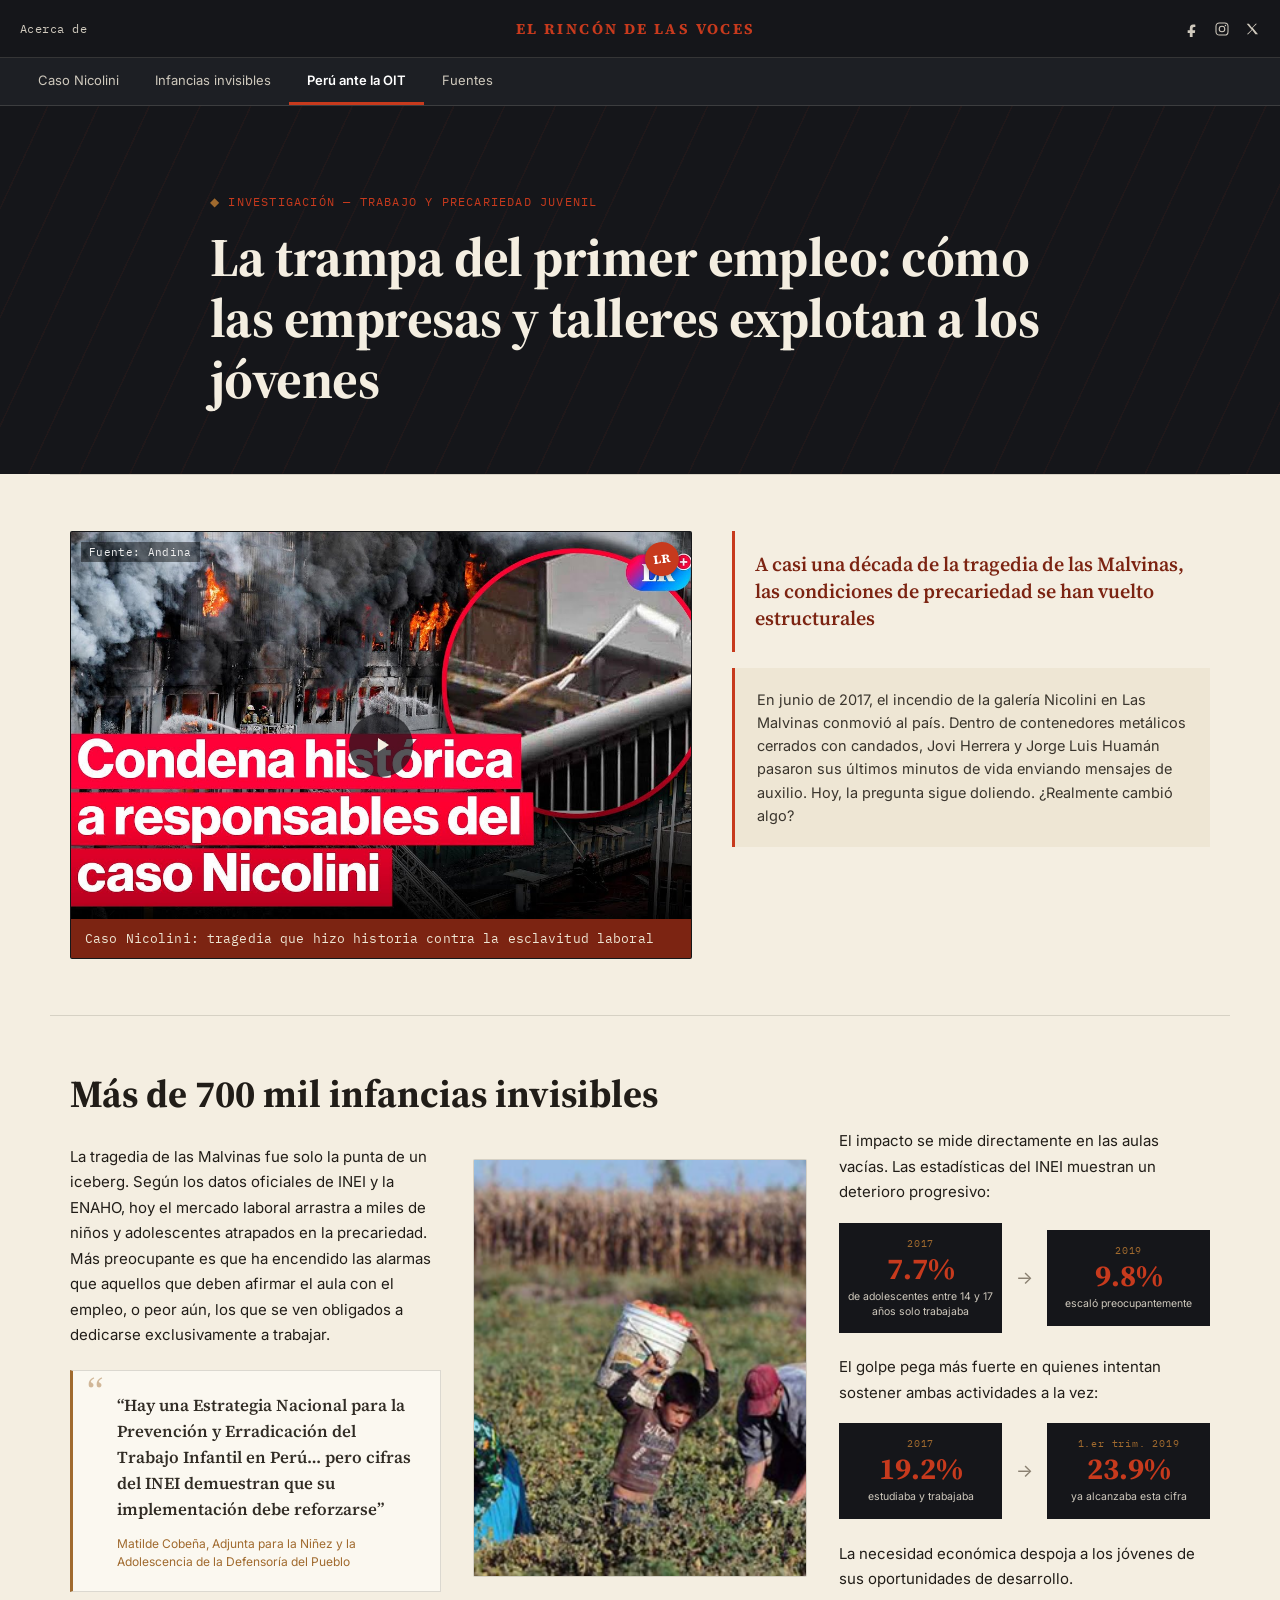
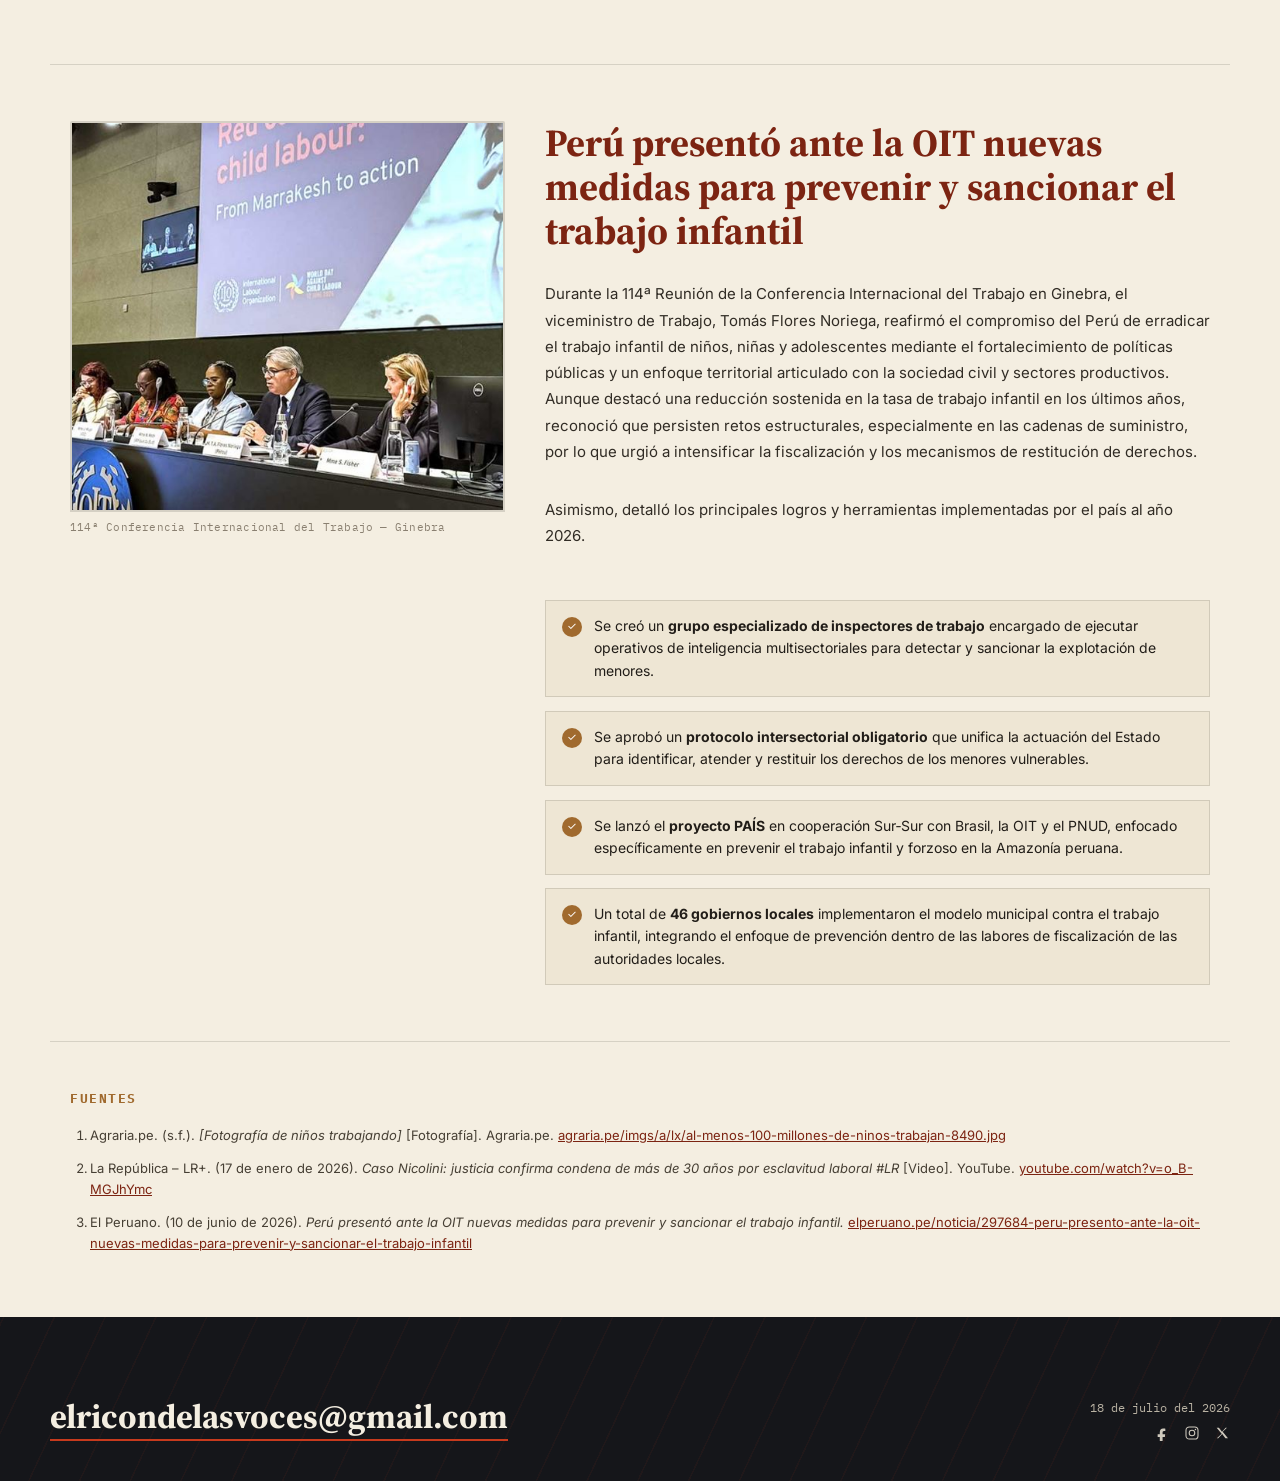
==== index.html @ 8b888c70 "Add files via upload" ====
<!DOCTYPE html>
<html lang="es">
<head>
<meta charset="UTF-8">
<meta name="viewport" content="width=device-width, initial-scale=1.0">
<title>El Rincón de las Voces — La trampa del primer empleo</title>
<link rel="preconnect" href="https://fonts.googleapis.com">
<link rel="preconnect" href="https://fonts.gstatic.com" crossorigin>
<link href="https://fonts.googleapis.com/css2?family=Source+Serif+4:opsz,wght@8..60,400;8..60,600;8..60,700;8..60,900&family=Inter:wght@400;500;600;700&family=IBM+Plex+Mono:wght@400;500;600&display=swap" rel="stylesheet">
<link rel="stylesheet" href="styles.css">
</head>
<body>

<!-- ============ CABECERA ============ -->
<header class="masthead">
  <a class="masthead__link" href="#acerca">Acerca de</a>
  <h1 class="masthead__name">El Rincón de las Voces</h1>
  <div class="masthead__social">
    <a href="#" aria-label="Facebook">
      <svg viewBox="0 0 24 24"><path d="M14 9h3V5.6c-.5-.07-2.2-.22-3.3-.22-3.3 0-5 2-5 5.7V14H5.5v4h3.2v8h4.2v-8h3.4l.5-4h-3.9v-2.5c0-1.2.3-2 2.1-2z"/></svg>
    </a>
    <a href="#" aria-label="Instagram">
      <svg viewBox="0 0 24 24"><rect x="3" y="3" width="18" height="18" rx="5" fill="none" stroke="currentColor" stroke-width="1.6"/><circle cx="12" cy="12" r="4.2" fill="none" stroke="currentColor" stroke-width="1.6"/><circle cx="17.2" cy="6.8" r="1.1"/></svg>
    </a>
    <a href="#" aria-label="Twitter / X">
      <svg viewBox="0 0 24 24"><path d="M4 4l7.5 9.3L4.3 20h2l6-6.6 4.8 6.6H21l-8-9.9L19.4 4h-2L12 10 7.4 4z"/></svg>
    </a>
  </div>
</header>

<!-- ============ RIEL DE EXPEDIENTES (nav pegajosa / signature element) ============ -->
<nav class="dossier-rail" aria-label="Índice de la investigación">
  <ol>
    <li><a href="#exp-01" class="rail__tab" data-tab>Caso Nicolini</a></li>
    <li><a href="#exp-02" class="rail__tab" data-tab>Infancias invisibles</a></li>
    <li><a href="#exp-03" class="rail__tab" data-tab>Perú ante la OIT</a></li>
    <li><a href="#fuentes" class="rail__tab" data-tab>Fuentes</a></li>
  </ol>
</nav>

<main>

  <!-- ============ TÍTULO / HERO ============ -->
  <section class="hero" id="acerca">
    <div class="hero__inner">
      <p class="hero__eyebrow">Investigación — trabajo y precariedad juvenil</p>
      <h2 class="hero__title">La trampa del primer empleo: cómo las empresas y talleres explotan a los jóvenes</h2>
    </div>
  </section>

  <!-- ============ EXPEDIENTE 01: CASO NICOLINI ============ -->
  <section class="case" id="exp-01">
    <div class="case__media reveal-left">
      <figure class="evidence-frame" data-video-frame>
        <img src="media/hero-nicolini.jpg" alt="Vista aérea de la galería Nicolini en Las Malvinas" class="evidence-frame__img" data-fallback-label="media/hero-nicolini.jpg">
        <span class="evidence-frame__source">Fuente: Andina</span>
        <span class="evidence-frame__badge">LR</span>

        <button class="evidence-frame__play" type="button" data-play-video aria-label="Reproducir video del caso Nicolini">
          <svg viewBox="0 0 24 24"><path d="M8 5v14l11-7z"/></svg>
        </button>

        <video class="evidence-frame__video" data-video controls preload="none"
               poster="media/hero-nicolini.jpg">
          <source src="media/video-nicolini.mp4" type="video/mp4">
          Tu navegador no soporta la reproducción de video.
        </video>

        <figcaption class="evidence-frame__caption">Caso Nicolini: tragedia que hizo historia contra la esclavitud laboral</figcaption>
      </figure>
    </div>

    <div class="case__notes reveal-right">
      <blockquote class="stamp-note stamp-note--lead">
        A casi una década de la tragedia de las Malvinas, las condiciones de precariedad se han vuelto estructurales
      </blockquote>
      <div class="stamp-note">
        <p>En junio de 2017, el incendio de la galería Nicolini en Las Malvinas conmovió al país. Dentro de contenedores metálicos cerrados con candados, Jovi Herrera y Jorge Luis Huamán pasaron sus últimos minutos de vida enviando mensajes de auxilio. Hoy, la pregunta sigue doliendo. ¿Realmente cambió algo?</p>
      </div>
    </div>
  </section>

  <!-- ============ EXPEDIENTE 02: INFANCIAS INVISIBLES ============ -->
  <section class="case case--stacked" id="exp-02">
    <h3 class="case__title reveal">Más de 700 mil infancias invisibles</h3>

    <div class="case__columns">
      <div class="case__col reveal-left">
        <p>La tragedia de las Malvinas fue solo la punta de un iceberg. Según los datos oficiales de INEI y la ENAHO, hoy el mercado laboral arrastra a miles de niños y adolescentes atrapados en la precariedad. Más preocupante es que ha encendido las alarmas que aquellos que deben afirmar el aula con el empleo, o peor aún, los que se ven obligados a dedicarse exclusivamente a trabajar.</p>

        <blockquote class="marginalia">
          <p>“Hay una Estrategia Nacional para la Prevención y Erradicación del Trabajo Infantil en Perú… pero cifras del INEI demuestran que su implementación debe reforzarse”</p>
          <cite>Matilde Cobeña, Adjunta para la Niñez y la Adolescencia de la Defensoría del Pueblo</cite>
        </blockquote>
      </div>

      <figure class="case__figure reveal-scale">
        <img src="media/infancias-invisibles.jpg" alt="Adolescentes trabajando en labores agrícolas" data-fallback-label="media/infancias-invisibles.jpg">
      </figure>

      <div class="case__col reveal-right">
        <p>El impacto se mide directamente en las aulas vacías. Las estadísticas del INEI muestran un deterioro progresivo:</p>

        <div class="stat-pair reveal">
          <div class="stat" data-stat="7.7" data-suffix="%">
            <span class="stat__from">2017</span>
            <span class="stat__num">0%</span>
            <span class="stat__label">de adolescentes entre 14 y 17 años solo trabajaba</span>
          </div>
          <span class="stat-pair__arrow">→</span>
          <div class="stat" data-stat="9.8" data-suffix="%">
            <span class="stat__from">2019</span>
            <span class="stat__num">0%</span>
            <span class="stat__label">escaló preocupantemente</span>
          </div>
        </div>

        <p>El golpe pega más fuerte en quienes intentan sostener ambas actividades a la vez:</p>

        <div class="stat-pair reveal">
          <div class="stat" data-stat="19.2" data-suffix="%">
            <span class="stat__from">2017</span>
            <span class="stat__num">0%</span>
            <span class="stat__label">estudiaba y trabajaba</span>
          </div>
          <span class="stat-pair__arrow">→</span>
          <div class="stat" data-stat="23.9" data-suffix="%">
            <span class="stat__from">1.er trim. 2019</span>
            <span class="stat__num">0%</span>
            <span class="stat__label">ya alcanzaba esta cifra</span>
          </div>
        </div>

        <p>La necesidad económica despoja a los jóvenes de sus oportunidades de desarrollo.</p>
      </div>
    </div>
  </section>

  <!-- ============ EXPEDIENTE 03: OIT ============ -->
  <section class="case case--reverse" id="exp-03">
    <figure class="case__figure case__figure--tall reveal-left">
      <span class="case__figure-frame">
        <img src="media/oit-conferencia.jpg" alt="Conferencia Internacional del Trabajo en Ginebra sobre trabajo infantil" data-fallback-label="media/oit-conferencia.jpg">
      </span>
      <figcaption class="case__figure-caption">114ª Conferencia Internacional del Trabajo — Ginebra</figcaption>
    </figure>

    <div class="case__notes case__notes--wide reveal-right">
      <h3 class="case__title case__title--accent">Perú presentó ante la OIT nuevas medidas para prevenir y sancionar el trabajo infantil</h3>

      <p>Durante la 114ª Reunión de la Conferencia Internacional del Trabajo en Ginebra, el viceministro de Trabajo, Tomás Flores Noriega, reafirmó el compromiso del Perú de erradicar el trabajo infantil de niños, niñas y adolescentes mediante el fortalecimiento de políticas públicas y un enfoque territorial articulado con la sociedad civil y sectores productivos. Aunque destacó una reducción sostenida en la tasa de trabajo infantil en los últimos años, reconoció que persisten retos estructurales, especialmente en las cadenas de suministro, por lo que urgió a intensificar la fiscalización y los mecanismos de restitución de derechos.</p>

      <p>Asimismo, detalló los principales logros y herramientas implementadas por el país al año 2026.</p>

      <ul class="ledger">
        <li class="reveal"><span class="ledger__mark" aria-hidden="true">✓</span><span class="ledger__text">Se creó un <strong>grupo especializado de inspectores de trabajo</strong> encargado de ejecutar operativos de inteligencia multisectoriales para detectar y sancionar la explotación de menores.</span></li>
        <li class="reveal"><span class="ledger__mark" aria-hidden="true">✓</span><span class="ledger__text">Se aprobó un <strong>protocolo intersectorial obligatorio</strong> que unifica la actuación del Estado para identificar, atender y restituir los derechos de los menores vulnerables.</span></li>
        <li class="reveal"><span class="ledger__mark" aria-hidden="true">✓</span><span class="ledger__text">Se lanzó el <strong>proyecto PAÍS</strong> en cooperación Sur‑Sur con Brasil, la OIT y el PNUD, enfocado específicamente en prevenir el trabajo infantil y forzoso en la Amazonía peruana.</span></li>
        <li class="reveal"><span class="ledger__mark" aria-hidden="true">✓</span><span class="ledger__text">Un total de <strong>46 gobiernos locales</strong> implementaron el modelo municipal contra el trabajo infantil, integrando el enfoque de prevención dentro de las labores de fiscalización de las autoridades locales.</span></li>
      </ul>
    </div>
  </section>

  <!-- ============ FUENTES ============ -->
  <section class="sources" id="fuentes">
    <h3 class="sources__title">Fuentes</h3>
    <ol class="sources__list">
      <li>Agraria.pe. (s.f.). <em>[Fotografía de niños trabajando]</em> [Fotografía]. Agraria.pe. <a href="https://agraria.pe/imgs/a/lx/al-menos-100-millones-de-ninos-trabajan-8490.jpg">agraria.pe/imgs/a/lx/al-menos-100-millones-de-ninos-trabajan-8490.jpg</a></li>
      <li>La República – LR+. (17 de enero de 2026). <em>Caso Nicolini: justicia confirma condena de más de 30 años por esclavitud laboral #LR</em> [Video]. YouTube. <a href="https://www.youtube.com/watch?v=o_B-MGJhYmc">youtube.com/watch?v=o_B-MGJhYmc</a></li>
      <li>El Peruano. (10 de junio de 2026). <em>Perú presentó ante la OIT nuevas medidas para prevenir y sancionar el trabajo infantil.</em> <a href="https://elperuano.pe/noticia/297684-peru-presento-ante-la-oit-nuevas-medidas-para-prevenir-y-sancionar-el-trabajo-infantil">elperuano.pe/noticia/297684-peru-presento-ante-la-oit-nuevas-medidas-para-prevenir-y-sancionar-el-trabajo-infantil</a></li>
    </ol>
  </section>

</main>

<!-- ============ PIE ============ -->
<footer class="colophon">
  <svg class="colophon__wave" viewBox="0 0 1200 60" preserveAspectRatio="none" aria-hidden="true">
    <path d="M0,30 C 200,60 400,0 600,30 C 800,60 1000,0 1200,30 L1200,60 L0,60 Z"/>
  </svg>
  <div class="colophon__inner">
    <a class="colophon__mail" href="mailto:elricondelasvoces@gmail.com">elricondelasvoces@gmail.com</a>
    <div class="colophon__meta">
      <span class="colophon__date">18 de julio del 2026</span>
      <div class="colophon__social">
        <a href="#" aria-label="Facebook"><svg viewBox="0 0 24 24"><path d="M14 9h3V5.6c-.5-.07-2.2-.22-3.3-.22-3.3 0-5 2-5 5.7V14H5.5v4h3.2v8h4.2v-8h3.4l.5-4h-3.9v-2.5c0-1.2.3-2 2.1-2z"/></svg></a>
        <a href="#" aria-label="Instagram"><svg viewBox="0 0 24 24"><rect x="3" y="3" width="18" height="18" rx="5" fill="none" stroke="currentColor" stroke-width="1.6"/><circle cx="12" cy="12" r="4.2" fill="none" stroke="currentColor" stroke-width="1.6"/><circle cx="17.2" cy="6.8" r="1.1"/></svg></a>
        <a href="#" aria-label="Twitter / X"><svg viewBox="0 0 24 24"><path d="M4 4l7.5 9.3L4.3 20h2l6-6.6 4.8 6.6H21l-8-9.9L19.4 4h-2L12 10 7.4 4z"/></svg></a>
      </div>
    </div>
  </div>
</footer>

<script src="script.js"></script>
</body>
</html>
---- styles.css ----
/* ==========================================================================
   EL RINCÓN DE LAS VOCES — sistema de diseño "expediente"
   Tokens
   -------------------------------------------------------------------------
   --cover   fondo tipo carátula de expediente (casi negro, cálido)
   --paper   páginas del documento (crema, no blanco puro)
   --ink     texto principal
   --stamp   rojo de sello / urgencia — usar con moderación
   --kraft   pestaña de carpeta (mostaza/tierra) — acento secundario
   --muted   pies de foto, metadatos
   ========================================================================== */

:root{
  --cover:  #15161a;
  --cover-2:#1d1f24;
  --paper:  #f4eee1;
  --paper-2:#eee6d4;
  --ink:    #211d18;
  --stamp:  #c73a1d;
  --stamp-ink: #7c2412;
  --kraft:  #a06a2e;
  --muted:  #8a8071;
  --line:   rgba(33,29,24,0.14);
  --line-dark: rgba(244,238,225,0.14);

  --serif: "Source Serif 4", Georgia, serif;
  --sans:  "Inter", system-ui, sans-serif;
  --mono:  "IBM Plex Mono", ui-monospace, monospace;

  --rail-w: 168px;
  --edge: 20px;
}

*{box-sizing:border-box;}
html{scroll-behavior:smooth;}
@media (prefers-reduced-motion: reduce){
  html{scroll-behavior:auto;}
  *, *::before, *::after{animation-duration:0.001ms !important; animation-iteration-count:1 !important; transition-duration:0.001ms !important;}
}

body{
  margin:0;
  background:var(--cover);
  color:var(--ink);
  font-family:var(--sans);
  -webkit-font-smoothing:antialiased;
}

a{color:inherit;}
img{max-width:100%; display:block;}

/* ---------------------------------------------------------------------- */
/* MASTHEAD                                                                */
/* ---------------------------------------------------------------------- */
.masthead{
  display:flex;
  align-items:center;
  justify-content:space-between;
  gap:16px;
  padding:18px var(--edge);
  background:var(--cover);
  border-bottom:1px solid var(--line-dark);
  position:sticky;
  top:0;
  z-index:40;
}
.masthead__link{
  font-family:var(--mono);
  font-size:12px;
  letter-spacing:.04em;
  color:#cfc9bd;
  text-decoration:none;
  border-bottom:1px solid transparent;
  transition:border-color .2s;
}
.masthead__link:hover{border-color:var(--stamp);}
.masthead__name{
  margin:0;
  font-family:var(--serif);
  font-weight:700;
  font-size:15px;
  letter-spacing:.16em;
  text-transform:uppercase;
  color:var(--stamp);
  text-align:center;
  flex:1;
}
.masthead__social{display:flex; gap:14px;}
.masthead__social a{color:#cfc9bd; display:flex;}
.masthead__social svg{width:16px; height:16px; fill:currentColor;}
.masthead__social a:hover{color:var(--stamp);}

/* ---------------------------------------------------------------------- */
/* RIEL DE EXPEDIENTES — elemento distintivo (pestañas de carpeta)         */
/* ---------------------------------------------------------------------- */
.dossier-rail{
  position:sticky;
  top:57px;
  z-index:30;
  background:var(--cover-2);
  border-bottom:1px solid var(--line-dark);
}
.dossier-rail ol{
  list-style:none;
  display:flex;
  margin:0;
  padding:0 var(--edge);
  overflow-x:auto;
  scrollbar-width:none;
}
.dossier-rail ol::-webkit-scrollbar{display:none;}
.rail__tab{
  display:flex;
  align-items:center;
  padding:14px 18px;
  text-decoration:none;
  font-size:13px;
  color:#cfc9bd;
  border-bottom:3px solid transparent;
  white-space:nowrap;
  transition:border-color .2s, background .2s, color .2s;
}
.rail__tab:hover{background:rgba(255,255,255,.03); color:#fff;}
.rail__tab.is-active{border-color:var(--stamp); color:#fff; font-weight:600;}

/* ---------------------------------------------------------------------- */
/* HERO                                                                    */
/* ---------------------------------------------------------------------- */
.hero{
  background:var(--cover);
  color:var(--paper);
  padding:88px 0 64px;
  position:relative;
  overflow:hidden;
}
.hero::before{
  content:"";
  position:absolute;
  inset:-60% -20%;
  background:repeating-linear-gradient(
    115deg,
    rgba(199,58,29,.06) 0px,
    rgba(199,58,29,.06) 1.5px,
    transparent 1.5px,
    transparent 46px
  );
  animation:driftGrain 16s linear infinite;
  pointer-events:none;
}
.hero__inner{
  max-width:900px;
  margin:0 auto;
  padding:0 var(--edge);
  position:relative;
  z-index:1;
}

@keyframes driftGrain{
  from{ transform:translate(0,0); }
  to{ transform:translate(46px,46px); }
}
.hero__eyebrow{
  font-family:var(--mono);
  font-size:12px;
  letter-spacing:.1em;
  text-transform:uppercase;
  color:var(--stamp);
  margin:0 0 18px;
}
.hero__eyebrow::before{content:"◆ "; color:var(--kraft);}
.hero__title{
  font-family:var(--serif);
  font-weight:700;
  font-size:clamp(2rem, 5vw, 3.4rem);
  line-height:1.12;
  margin:0;
  letter-spacing:-.01em;
}

/* ---------------------------------------------------------------------- */
/* CASE SECTIONS — páginas del expediente                                  */
/* ---------------------------------------------------------------------- */
main{background:var(--paper);}

.case{
  max-width:1180px;
  margin:0 auto;
  padding:56px var(--edge);
  display:grid;
  grid-template-columns:1.3fr 1fr;
  gap:40px;
  align-items:start;
  border-top:1px solid var(--line);
}
.case__title{
  font-family:var(--serif);
  font-weight:700;
  font-size:clamp(1.6rem, 3.4vw, 2.4rem);
  line-height:1.15;
  margin:0 0 12px;
  grid-column:1 / -1;
}
.case__title--accent{color:var(--stamp-ink);}

/* Marco "evidencia" con foto + video ------------------------------------ */
.evidence-frame{
  position:relative;
  margin:0;
  border:1px solid var(--line);
  background:var(--cover);
  overflow:hidden;
  border-radius:2px;
}
.evidence-frame__img,
.evidence-frame__video{
  width:100%;
  aspect-ratio:16/10;
  object-fit:cover;
  display:block;
  color:transparent; /* oculta el texto alternativo si la imagen no carga */
  background:var(--cover-2);
}
.evidence-frame__video{display:none; background:#000;}
.evidence-frame.is-playing .evidence-frame__img,
.evidence-frame.is-playing .evidence-frame__play,
.evidence-frame.is-playing .evidence-frame__badge,
.evidence-frame.is-playing .evidence-frame__source{display:none;}
.evidence-frame.is-playing .evidence-frame__video{display:block;}

.evidence-frame__source{
  position:absolute; left:10px; top:10px;
  font-family:var(--mono);
  font-size:11px;
  color:#eee;
  background:rgba(0,0,0,.45);
  padding:3px 8px;
  letter-spacing:.03em;
}
.evidence-frame__badge{
  position:absolute; right:12px; top:10px;
  width:34px; height:34px;
  border-radius:50%;
  background:var(--stamp);
  color:#fff;
  font-family:var(--serif);
  font-weight:700;
  font-size:12px;
  display:flex; align-items:center; justify-content:center;
  transform:rotate(-8deg);
  box-shadow:0 2px 6px rgba(0,0,0,.35);
  animation:stampPulse 2.6s ease-in-out infinite;
}
@keyframes stampPulse{
  0%,100%{ box-shadow:0 2px 6px rgba(0,0,0,.35), 0 0 0 0 rgba(199,58,29,.55); }
  50%{ box-shadow:0 2px 6px rgba(0,0,0,.35), 0 0 0 7px rgba(199,58,29,0); }
}
.evidence-frame__play{
  position:absolute; inset:0;
  margin:auto;
  width:64px; height:64px;
  border-radius:50%;
  border:none;
  background:rgba(21,22,26,.72);
  color:#f4eee1;
  display:flex; align-items:center; justify-content:center;
  cursor:pointer;
  transition:transform .18s ease, background .18s ease;
}
.evidence-frame__play svg{width:24px; height:24px; fill:currentColor; margin-left:3px;}
.evidence-frame__play:hover{transform:scale(1.08); background:var(--stamp);}
.evidence-frame__caption{
  font-family:var(--mono);
  font-size:12.5px;
  line-height:1.5;
  color:var(--paper-2);
  background:var(--stamp-ink);
  padding:10px 14px;
  letter-spacing:.01em;
}

/* Notas tipo sello / nota adhesiva --------------------------------------- */
.case__notes{display:flex; flex-direction:column; gap:16px;}
.stamp-note{
  margin:0;
  padding:20px 20px 20px 22px;
  border-left:3px solid var(--stamp);
  background:var(--paper-2);
  font-size:14.5px;
  line-height:1.6;
}
.stamp-note--lead{
  font-family:var(--serif);
  font-weight:600;
  font-size:1.25rem;
  line-height:1.35;
  font-style:normal;
  color:var(--stamp-ink);
  background:transparent;
  padding-left:20px;
}
.stamp-note p{margin:0; color:#3a352d;}

/* Placeholder de imagen (antes de subir archivo) ------------------------- */
.media-missing{
  display:flex; flex-direction:column; align-items:center; justify-content:center;
  gap:8px;
  aspect-ratio:16/10;
  background:
    repeating-linear-gradient(45deg, rgba(244,238,225,.05) 0 10px, transparent 10px 20px),
    var(--cover-2);
  border:1px dashed rgba(244,238,225,.35);
  color:#cfc9bd;
  text-align:center;
  padding:20px;
}
.media-missing svg{width:28px; height:28px; opacity:.6;}
.media-missing__label{
  font-family:var(--mono);
  font-size:12px;
  color:var(--kraft);
}
.media-missing__hint{font-size:12px; color:#918a7c; max-width:220px;}

/* ---------------------------------------------------------------------- */
/* EXPEDIENTE 02 — columnas + estadísticas                                 */
/* ---------------------------------------------------------------------- */
.case--stacked{display:block;}
.case__columns{
  display:grid;
  grid-template-columns:1fr 0.9fr 1fr;
  gap:32px;
  align-items:center; /* centra la imagen respecto a las dos columnas de texto, aunque tengan distinto alto */
}
.case__col p{font-size:15px; line-height:1.7; margin:0 0 16px;}
.case__figure{
  margin:0;
  align-self:center;
  position:sticky;
  top:96px; /* la imagen "acompaña" el scroll entre las dos columnas de texto, reforzando la simetría */
}
.case__figure img{
  border:1px solid var(--line);
  aspect-ratio:4/5;
  object-fit:cover;
  box-shadow:0 10px 26px rgba(33,29,24,.16);
}
.case__figure--tall img{aspect-ratio:3/4; object-fit:cover;}

.marginalia{
  margin:22px 0 0;
  padding:22px 24px 20px;
  border:1px solid var(--line);
  border-left:3px solid var(--kraft);
  background:#fbf8f0;
  position:relative;
}
.marginalia::before{
  content:"“";
  position:absolute;
  top:2px; left:14px;
  font-family:var(--serif);
  font-size:2.6rem;
  line-height:1;
  color:var(--kraft);
  opacity:.45;
}
.marginalia p{
  margin:0 0 12px;
  padding-left:20px;
  font-family:var(--serif);
  font-weight:600;
  font-style:normal;
  font-size:1.05rem;
  line-height:1.55;
  color:#312c25;
}
.marginalia cite{
  display:block;
  padding-left:20px;
  font-family:var(--sans);
  font-style:normal;
  font-size:12px;
  line-height:1.5;
  color:var(--kraft);
}

.stat-pair{
  display:flex;
  align-items:center;
  gap:14px;
  margin:18px 0 22px;
}
.stat{
  flex:1;
  text-align:center;
  padding:14px 8px;
  background:var(--cover);
  color:var(--paper);
  position:relative;
}
.stat__from{
  display:block;
  font-family:var(--mono);
  font-size:10px;
  letter-spacing:.08em;
  color:var(--kraft);
  margin-bottom:4px;
}
.stat__num{
  display:block;
  font-family:var(--serif);
  font-weight:700;
  font-size:1.9rem;
  color:var(--stamp);
  line-height:1;
}
.stat__label{
  display:block;
  font-size:10.5px;
  line-height:1.35;
  color:#cfc9bd;
  margin-top:6px;
}
.stat-pair__arrow{color:var(--muted); font-size:18px;}

/* ---------------------------------------------------------------------- */
/* EXPEDIENTE 03 — OIT (imagen + lista tipo libro mayor)                   */
/* ---------------------------------------------------------------------- */
.case--reverse{grid-template-columns:0.85fr 1.3fr;}
.case--reverse .case__figure{align-self:start;}
.case__figure-frame{
  display:block;
  overflow:hidden;
  border:1px solid var(--line);
}
.case--reverse .case__figure img{
  width:100%;
  aspect-ratio:4/3.6;
  object-fit:cover;
  object-position:center 32%;
  height:auto;
}
.case__figure-caption{
  margin-top:8px;
  font-family:var(--mono);
  font-size:11px;
  color:var(--muted);
  letter-spacing:.02em;
}
.case__notes--wide p{font-size:15px; line-height:1.75; margin:0 0 16px; color:#312c25;}

.ledger{list-style:none; margin:18px 0 0; padding:0; display:flex; flex-direction:column; gap:14px;}
.ledger li{
  display:flex; gap:12px;
  padding:14px 16px;
  background:var(--paper-2);
  border:1px solid var(--line);
  font-size:14px;
  line-height:1.6;
}
.ledger__mark{
  flex:0 0 auto;
  color:#fff;
  background:var(--kraft);
  width:20px; height:20px;
  border-radius:50%;
  font-size:11px;
  display:flex; align-items:center; justify-content:center;
  margin-top:2px;
}
.ledger__text{
  flex:1 1 auto;
  min-width:0;
}

/* ---------------------------------------------------------------------- */
/* FUENTES                                                                 */
/* ---------------------------------------------------------------------- */
.sources{
  max-width:1180px;
  margin:0 auto;
  padding:48px var(--edge) 64px;
  border-top:1px solid var(--line);
}
.sources__title{
  font-family:var(--mono);
  font-size:13px;
  text-transform:uppercase;
  letter-spacing:.12em;
  color:var(--kraft);
  margin:0 0 18px;
}
.sources__list{
  margin:0; padding:0 0 0 20px;
  display:flex; flex-direction:column; gap:12px;
  font-size:13px; line-height:1.6; color:#463f34;
}
.sources__list a{color:var(--stamp-ink); word-break:break-word;}

/* ---------------------------------------------------------------------- */
/* PIE                                                                     */
/* ---------------------------------------------------------------------- */
.colophon{
  position:relative;
  background:var(--cover);
  color:var(--paper);
  padding:76px var(--edge) 40px;
  overflow:hidden;
}
.colophon::before{
  content:"";
  position:absolute;
  inset:-60% -20%;
  background:repeating-linear-gradient(
    115deg,
    rgba(199,58,29,.06) 0px,
    rgba(199,58,29,.06) 1.5px,
    transparent 1.5px,
    transparent 46px
  );
  animation:driftGrain 16s linear infinite;
  pointer-events:none;
}
.colophon__inner{
  position:relative;
  z-index:1;
}
.colophon__wave{
  position:absolute; top:-1px; left:0; width:100%; height:40px;
  transform:translateY(-100%);
}
.colophon__wave path{fill:var(--paper);}
.colophon__inner{
  max-width:1180px; margin:0 auto;
  display:flex; flex-wrap:wrap; justify-content:space-between; align-items:flex-end; gap:24px;
}
.colophon__mail{
  font-family:var(--serif);
  font-weight:700;
  font-size:clamp(1.4rem, 4vw, 2.1rem);
  text-decoration:none;
  color:var(--paper);
  border-bottom:2px solid var(--stamp);
}
.colophon__meta{display:flex; flex-direction:column; align-items:flex-end; gap:10px;}
.colophon__date{font-family:var(--mono); font-size:12px; color:#b9b2a3;}
.colophon__social{display:flex; gap:14px;}
.colophon__social a{color:#cfc9bd; display:flex;}
.colophon__social svg{width:16px; height:16px; fill:currentColor;}
.colophon__social a:hover{color:var(--stamp);}

/* ---------------------------------------------------------------------- */
/* ANIMACIÓN AL PASAR EL CURSOR (hover)                                    */
/* ---------------------------------------------------------------------- */
.evidence-frame{transition:transform .35s ease, box-shadow .35s ease;}
.evidence-frame:hover{transform:translateY(-4px); box-shadow:0 18px 34px rgba(0,0,0,.28);}
.evidence-frame__img{transition:transform .6s cubic-bezier(.22,.61,.36,1);}
.evidence-frame:hover .evidence-frame__img{transform:scale(1.045);}

.case__figure{overflow:hidden; border-radius:2px;}
.case__figure img{transition:transform .6s cubic-bezier(.22,.61,.36,1), box-shadow .35s ease;}
.case__figure:hover img{transform:scale(1.05);}

.case__figure-frame{overflow:hidden; transition:box-shadow .35s ease;}
.case--reverse .case__figure-frame img{transition:transform .6s cubic-bezier(.22,.61,.36,1);}
.case--reverse .case__figure-frame:hover img{transform:scale(1.06);}
.case--reverse .case__figure:hover .case__figure-frame{box-shadow:0 18px 34px rgba(0,0,0,.22);}

.stamp-note{transition:transform .3s ease, box-shadow .3s ease;}
.stamp-note:hover{transform:translateX(5px);}

.marginalia{transition:transform .3s ease, box-shadow .3s ease, border-color .3s ease;}
.marginalia:hover{transform:translateY(-3px); box-shadow:0 12px 26px rgba(160,106,46,.2); border-left-color:var(--stamp);}

.stat{transition:transform .3s ease, box-shadow .3s ease, background .3s ease; cursor:default;}
.stat:hover{transform:translateY(-6px); box-shadow:0 14px 28px rgba(0,0,0,.35); background:var(--cover-2);}

.ledger li{transition:transform .25s ease, box-shadow .25s ease, background .25s ease, border-color .25s ease;}
.ledger li:hover{transform:translateX(8px); box-shadow:0 8px 20px rgba(33,29,24,.1); background:#fbf6e9; border-color:var(--kraft);}
.ledger__mark{transition:transform .3s ease;}
.ledger li:hover .ledger__mark{transform:scale(1.15) rotate(-6deg);}

.sources__list li{transition:transform .25s ease;}
.sources__list li:hover{transform:translateX(6px);}
.sources__list a{transition:color .2s ease;}

.rail__tab{will-change:transform;}
.rail__tab:hover{transform:translateY(-1px);}

/* ---------------------------------------------------------------------- */
/* ANIMACIÓN AL HACER SCROLL (revelado sincronizado imagen + contenido)    */
/* ---------------------------------------------------------------------- */
.reveal{
  opacity:0;
  transform:translateY(32px);
  transition:opacity .8s cubic-bezier(.22,.61,.36,1), transform .8s cubic-bezier(.22,.61,.36,1);
  will-change:opacity, transform;
}
.reveal.is-visible{opacity:1; transform:translateY(0);}

.reveal-left{opacity:0; transform:translateX(-40px);}
.reveal-left.is-visible{opacity:1; transform:translateX(0);}

.reveal-right{opacity:0; transform:translateX(40px);}
.reveal-right.is-visible{opacity:1; transform:translateX(0);}

.reveal-scale{opacity:0; transform:scale(.92);}
.reveal-scale.is-visible{opacity:1; transform:scale(1);}

@media (prefers-reduced-motion: reduce){
  .reveal, .reveal-left, .reveal-right, .reveal-scale{opacity:1 !important; transform:none !important; transition:none !important;}
}

/* ---------------------------------------------------------------------- */
/* RESPONSIVE                                                              */
/* ---------------------------------------------------------------------- */
@media (max-width:900px){
  .case, .case--reverse{grid-template-columns:1fr;}
  .case__columns{grid-template-columns:1fr;}
  .case__figure--tall img{aspect-ratio:16/10;}
  .case__figure{position:static; top:auto;}
  .case__columns .case__figure img{aspect-ratio:16/10;}
}
@media (max-width:560px){
  .masthead{padding:14px 16px;}
  .masthead__name{font-size:12px; letter-spacing:.1em;}
  .hero, .case, .sources, .colophon__inner{padding-left:16px; padding-right:16px;}
  .colophon__inner{align-items:flex-start;}
  .colophon__meta{align-items:flex-start;}
}

/* Foco visible accesible -------------------------------------------------*/
a:focus-visible, button:focus-visible{
  outline:2px solid var(--stamp);
  outline-offset:2px;
}
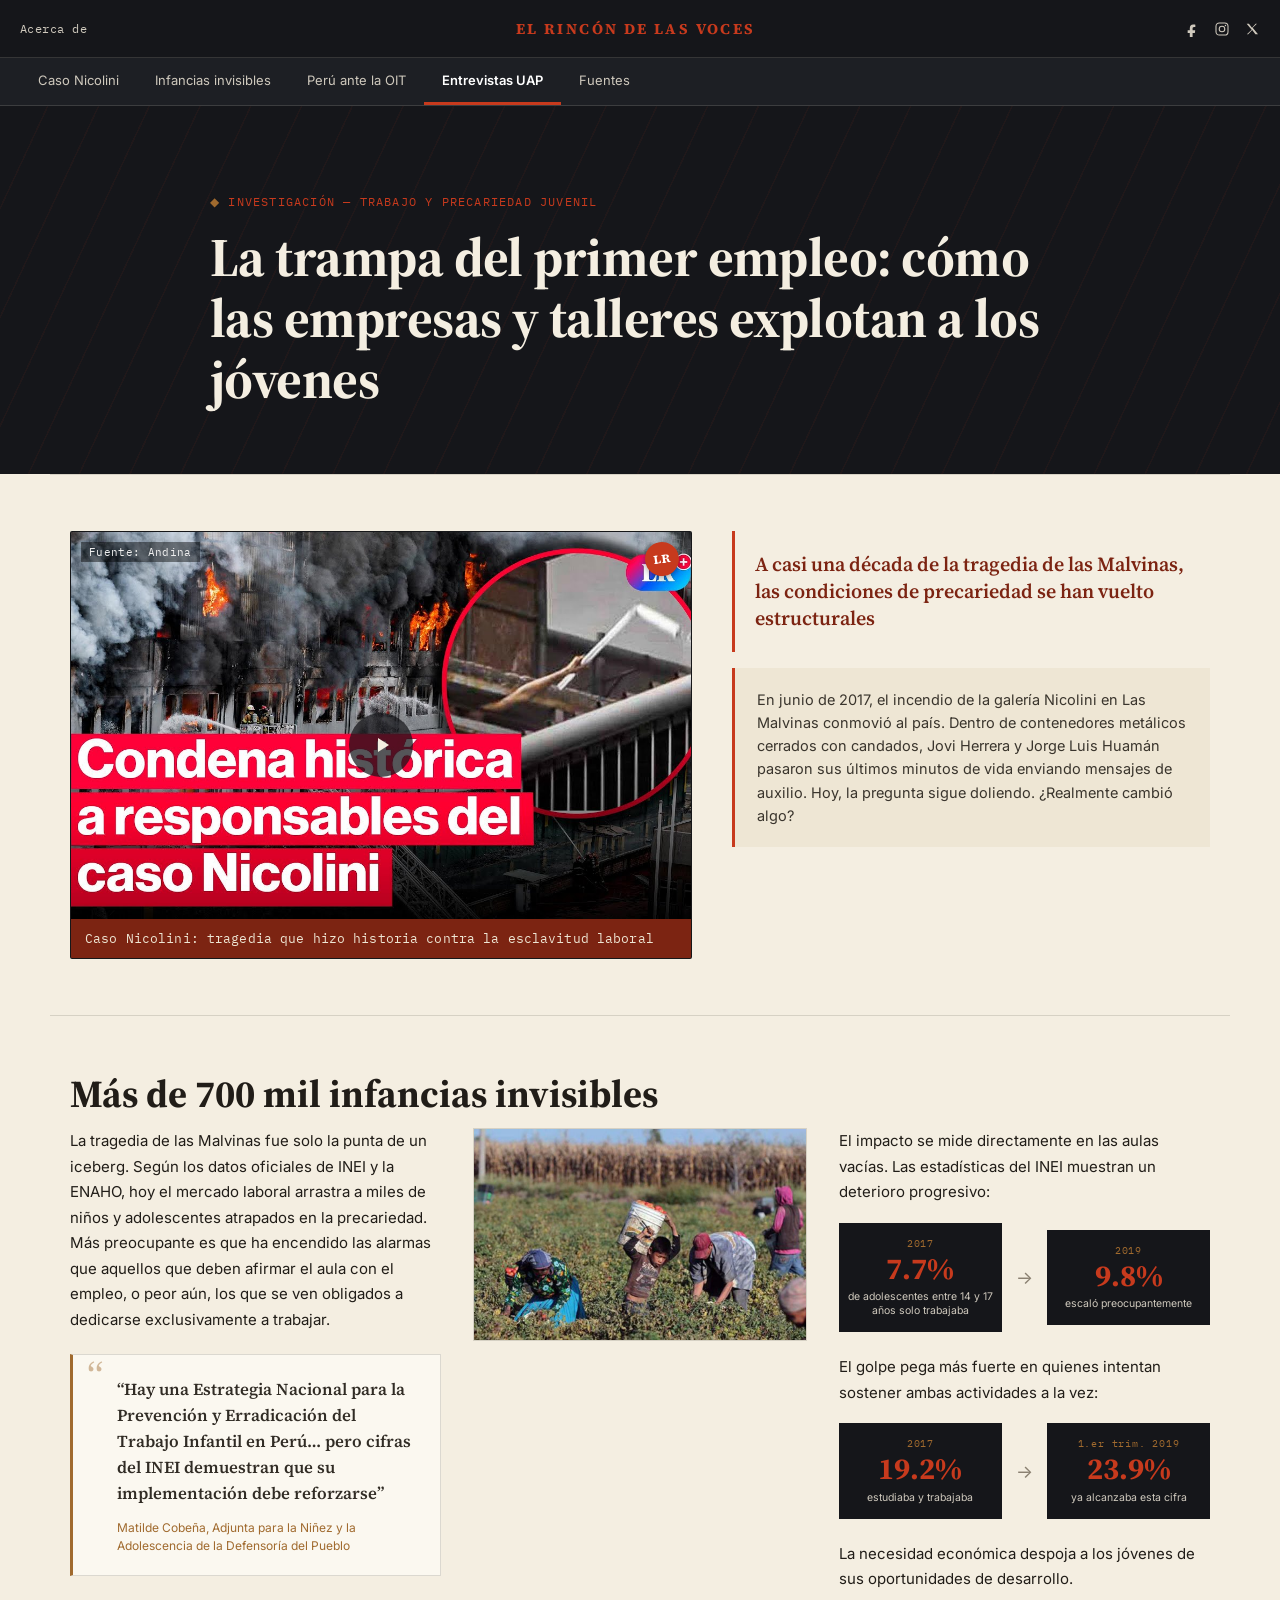
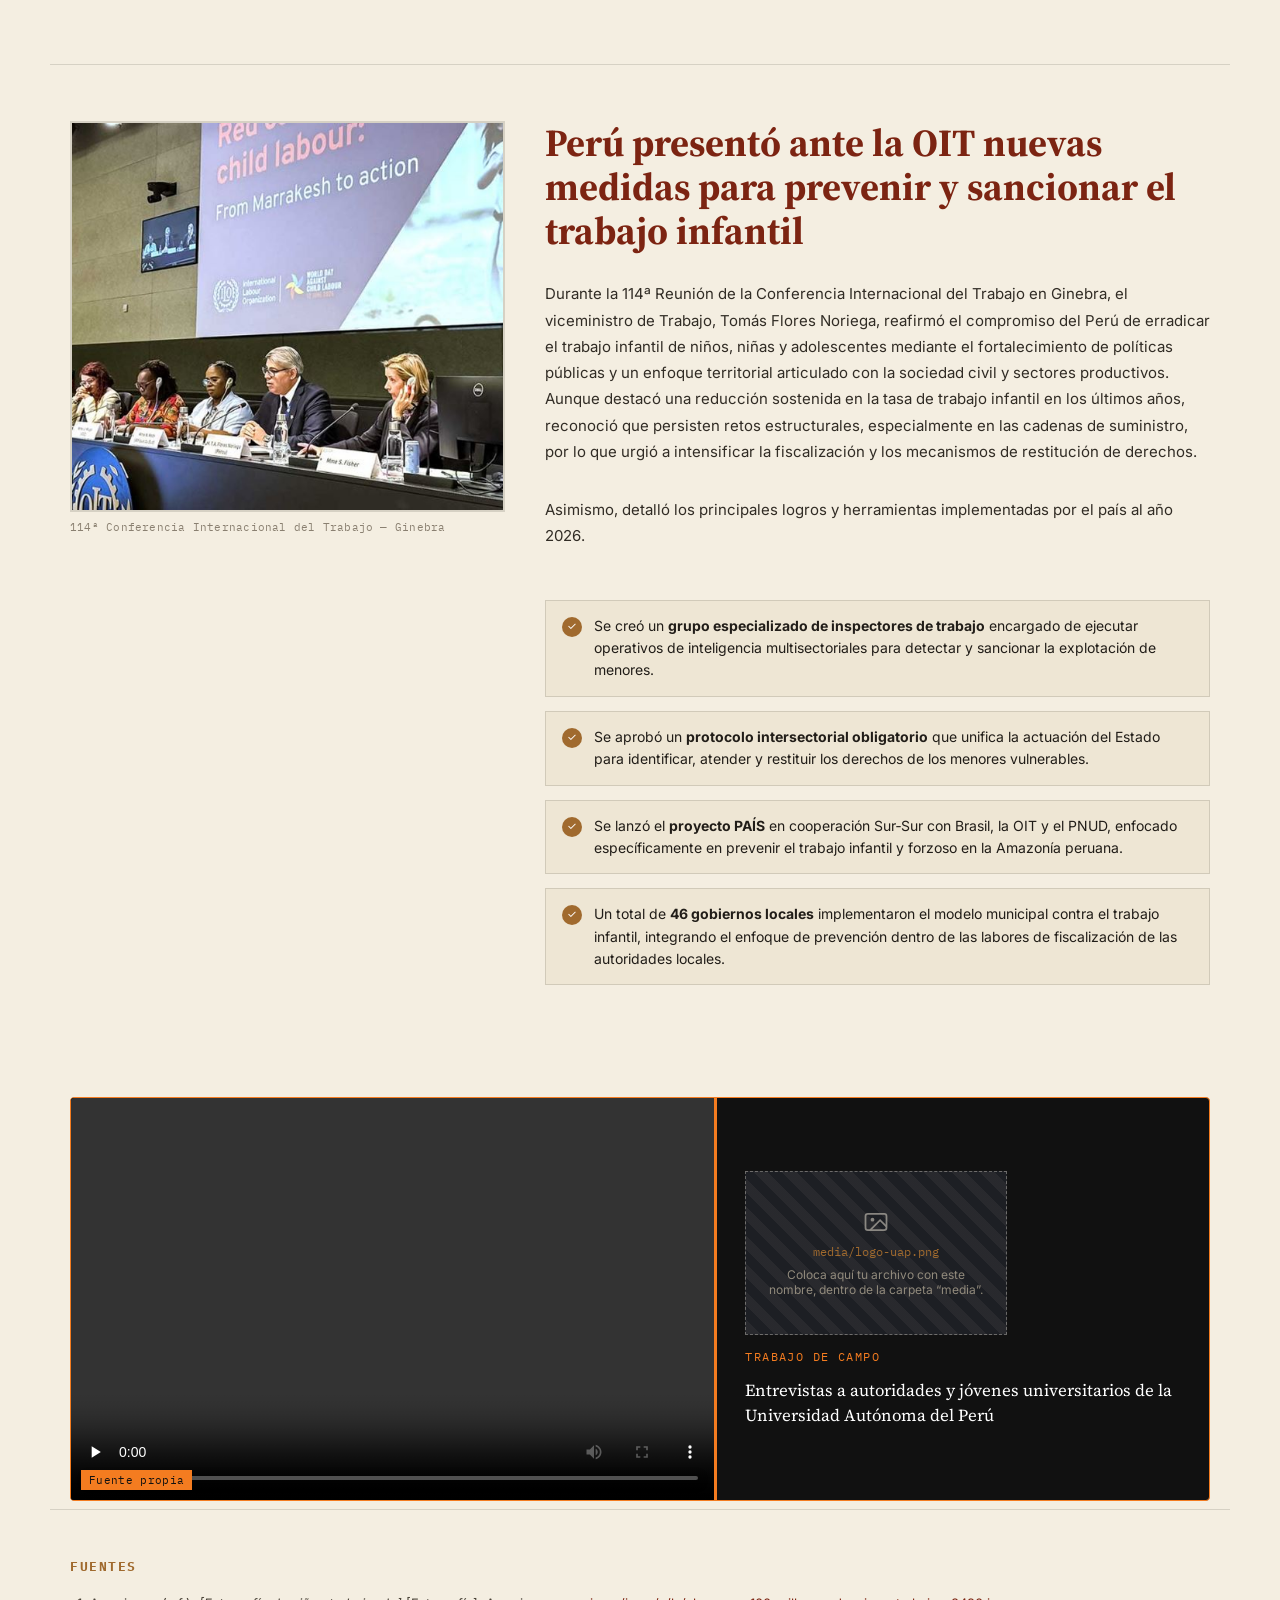
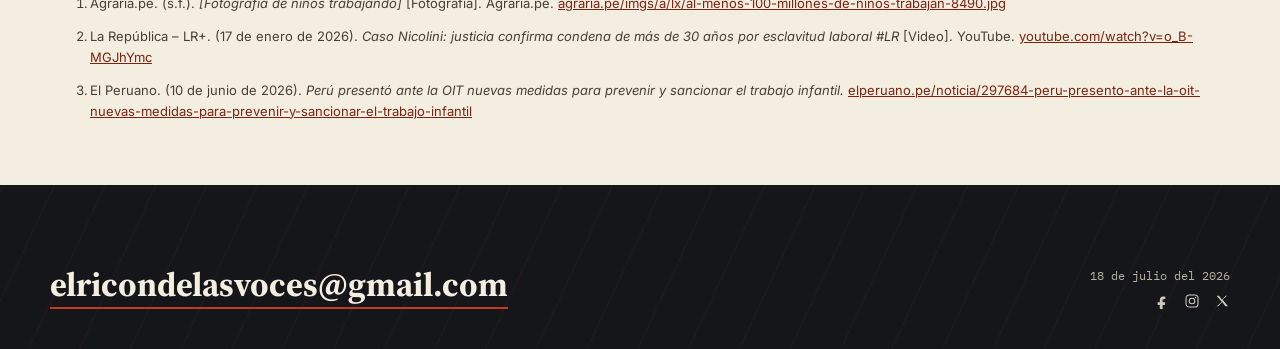
==== commit 4deacaa9: "Add files via upload" ====
--- a/index.html
+++ b/index.html
@@ -34,6 +34,7 @@
     <li><a href="#exp-01" class="rail__tab" data-tab>Caso Nicolini</a></li>
     <li><a href="#exp-02" class="rail__tab" data-tab>Infancias invisibles</a></li>
     <li><a href="#exp-03" class="rail__tab" data-tab>Perú ante la OIT</a></li>
+    <li><a href="#entrevistas" class="rail__tab" data-tab>Entrevistas UAP</a></li>
     <li><a href="#fuentes" class="rail__tab" data-tab>Fuentes</a></li>
   </ol>
 </nav>
@@ -50,7 +51,7 @@
 
   <!-- ============ EXPEDIENTE 01: CASO NICOLINI ============ -->
   <section class="case" id="exp-01">
-    <div class="case__media reveal-left">
+    <div class="case__media">
       <figure class="evidence-frame" data-video-frame>
         <img src="media/hero-nicolini.jpg" alt="Vista aérea de la galería Nicolini en Las Malvinas" class="evidence-frame__img" data-fallback-label="media/hero-nicolini.jpg">
         <span class="evidence-frame__source">Fuente: Andina</span>
@@ -70,7 +71,7 @@
       </figure>
     </div>
 
-    <div class="case__notes reveal-right">
+    <div class="case__notes">
       <blockquote class="stamp-note stamp-note--lead">
         A casi una década de la tragedia de las Malvinas, las condiciones de precariedad se han vuelto estructurales
       </blockquote>
@@ -82,10 +83,10 @@
 
   <!-- ============ EXPEDIENTE 02: INFANCIAS INVISIBLES ============ -->
   <section class="case case--stacked" id="exp-02">
-    <h3 class="case__title reveal">Más de 700 mil infancias invisibles</h3>
+    <h3 class="case__title">Más de 700 mil infancias invisibles</h3>
 
     <div class="case__columns">
-      <div class="case__col reveal-left">
+      <div class="case__col">
         <p>La tragedia de las Malvinas fue solo la punta de un iceberg. Según los datos oficiales de INEI y la ENAHO, hoy el mercado laboral arrastra a miles de niños y adolescentes atrapados en la precariedad. Más preocupante es que ha encendido las alarmas que aquellos que deben afirmar el aula con el empleo, o peor aún, los que se ven obligados a dedicarse exclusivamente a trabajar.</p>
 
         <blockquote class="marginalia">
@@ -94,14 +95,14 @@
         </blockquote>
       </div>
 
-      <figure class="case__figure reveal-scale">
+      <figure class="case__figure">
         <img src="media/infancias-invisibles.jpg" alt="Adolescentes trabajando en labores agrícolas" data-fallback-label="media/infancias-invisibles.jpg">
       </figure>
 
-      <div class="case__col reveal-right">
+      <div class="case__col">
         <p>El impacto se mide directamente en las aulas vacías. Las estadísticas del INEI muestran un deterioro progresivo:</p>
 
-        <div class="stat-pair reveal">
+        <div class="stat-pair">
           <div class="stat" data-stat="7.7" data-suffix="%">
             <span class="stat__from">2017</span>
             <span class="stat__num">0%</span>
@@ -117,7 +118,7 @@
 
         <p>El golpe pega más fuerte en quienes intentan sostener ambas actividades a la vez:</p>
 
-        <div class="stat-pair reveal">
+        <div class="stat-pair">
           <div class="stat" data-stat="19.2" data-suffix="%">
             <span class="stat__from">2017</span>
             <span class="stat__num">0%</span>
@@ -138,14 +139,14 @@
 
   <!-- ============ EXPEDIENTE 03: OIT ============ -->
   <section class="case case--reverse" id="exp-03">
-    <figure class="case__figure case__figure--tall reveal-left">
+    <figure class="case__figure case__figure--tall">
       <span class="case__figure-frame">
         <img src="media/oit-conferencia.jpg" alt="Conferencia Internacional del Trabajo en Ginebra sobre trabajo infantil" data-fallback-label="media/oit-conferencia.jpg">
       </span>
       <figcaption class="case__figure-caption">114ª Conferencia Internacional del Trabajo — Ginebra</figcaption>
     </figure>
 
-    <div class="case__notes case__notes--wide reveal-right">
+    <div class="case__notes case__notes--wide">
       <h3 class="case__title case__title--accent">Perú presentó ante la OIT nuevas medidas para prevenir y sancionar el trabajo infantil</h3>
 
       <p>Durante la 114ª Reunión de la Conferencia Internacional del Trabajo en Ginebra, el viceministro de Trabajo, Tomás Flores Noriega, reafirmó el compromiso del Perú de erradicar el trabajo infantil de niños, niñas y adolescentes mediante el fortalecimiento de políticas públicas y un enfoque territorial articulado con la sociedad civil y sectores productivos. Aunque destacó una reducción sostenida en la tasa de trabajo infantil en los últimos años, reconoció que persisten retos estructurales, especialmente en las cadenas de suministro, por lo que urgió a intensificar la fiscalización y los mecanismos de restitución de derechos.</p>
@@ -153,11 +154,30 @@
       <p>Asimismo, detalló los principales logros y herramientas implementadas por el país al año 2026.</p>
 
       <ul class="ledger">
-        <li class="reveal"><span class="ledger__mark" aria-hidden="true">✓</span><span class="ledger__text">Se creó un <strong>grupo especializado de inspectores de trabajo</strong> encargado de ejecutar operativos de inteligencia multisectoriales para detectar y sancionar la explotación de menores.</span></li>
-        <li class="reveal"><span class="ledger__mark" aria-hidden="true">✓</span><span class="ledger__text">Se aprobó un <strong>protocolo intersectorial obligatorio</strong> que unifica la actuación del Estado para identificar, atender y restituir los derechos de los menores vulnerables.</span></li>
-        <li class="reveal"><span class="ledger__mark" aria-hidden="true">✓</span><span class="ledger__text">Se lanzó el <strong>proyecto PAÍS</strong> en cooperación Sur‑Sur con Brasil, la OIT y el PNUD, enfocado específicamente en prevenir el trabajo infantil y forzoso en la Amazonía peruana.</span></li>
-        <li class="reveal"><span class="ledger__mark" aria-hidden="true">✓</span><span class="ledger__text">Un total de <strong>46 gobiernos locales</strong> implementaron el modelo municipal contra el trabajo infantil, integrando el enfoque de prevención dentro de las labores de fiscalización de las autoridades locales.</span></li>
+        <li><span class="ledger__mark" aria-hidden="true">✓</span><span class="ledger__text">Se creó un <strong>grupo especializado de inspectores de trabajo</strong> encargado de ejecutar operativos de inteligencia multisectoriales para detectar y sancionar la explotación de menores.</span></li>
+        <li><span class="ledger__mark" aria-hidden="true">✓</span><span class="ledger__text">Se aprobó un <strong>protocolo intersectorial obligatorio</strong> que unifica la actuación del Estado para identificar, atender y restituir los derechos de los menores vulnerables.</span></li>
+        <li><span class="ledger__mark" aria-hidden="true">✓</span><span class="ledger__text">Se lanzó el <strong>proyecto PAÍS</strong> en cooperación Sur‑Sur con Brasil, la OIT y el PNUD, enfocado específicamente en prevenir el trabajo infantil y forzoso en la Amazonía peruana.</span></li>
+        <li><span class="ledger__mark" aria-hidden="true">✓</span><span class="ledger__text">Un total de <strong>46 gobiernos locales</strong> implementaron el modelo municipal contra el trabajo infantil, integrando el enfoque de prevención dentro de las labores de fiscalización de las autoridades locales.</span></li>
       </ul>
+    </div>
+  </section>
+
+  <!-- ============ ENTREVISTAS — UNIVERSIDAD AUTÓNOMA DEL PERÚ ============ -->
+  <section class="interviews" id="entrevistas">
+    <div class="interviews__inner">
+      <div class="interviews__media">
+        <video class="interviews__video" controls preload="none">
+          <source src="media/entrevistas-uap.mp4" type="video/mp4">
+          Tu navegador no soporta la reproducción de video.
+        </video>
+        <span class="interviews__source">Fuente propia</span>
+      </div>
+
+      <div class="interviews__notes">
+        <img src="media/logo-uap.png" alt="Logo de la Universidad Autónoma del Perú" class="interviews__logo" data-fallback-label="media/logo-uap.png">
+        <p class="interviews__eyebrow">Trabajo de campo</p>
+        <p class="interviews__text">Entrevistas a autoridades y jóvenes universitarios de la Universidad Autónoma del Perú</p>
+      </div>
     </div>
   </section>
 
--- a/styles.css
+++ b/styles.css
@@ -29,6 +29,11 @@
 
   --rail-w: 168px;
   --edge: 20px;
+
+  /* Universidad Autónoma del Perú — negro, naranja, blanco */
+  --uap-black:  #111111;
+  --uap-orange: #f47c20;
+  --uap-white:  #ffffff;
 }
 
 *{box-sizing:border-box;}
@@ -329,21 +334,11 @@
   display:grid;
   grid-template-columns:1fr 0.9fr 1fr;
   gap:32px;
-  align-items:center; /* centra la imagen respecto a las dos columnas de texto, aunque tengan distinto alto */
+  align-items:start;
 }
 .case__col p{font-size:15px; line-height:1.7; margin:0 0 16px;}
-.case__figure{
-  margin:0;
-  align-self:center;
-  position:sticky;
-  top:96px; /* la imagen "acompaña" el scroll entre las dos columnas de texto, reforzando la simetría */
-}
-.case__figure img{
-  border:1px solid var(--line);
-  aspect-ratio:4/5;
-  object-fit:cover;
-  box-shadow:0 10px 26px rgba(33,29,24,.16);
-}
+.case__figure{margin:0;}
+.case__figure img{border:1px solid var(--line);}
 .case__figure--tall img{aspect-ratio:3/4; object-fit:cover;}
 
 .marginalia{
@@ -471,6 +466,80 @@
 .ledger__text{
   flex:1 1 auto;
   min-width:0;
+}
+
+/* ---------------------------------------------------------------------- */
+/* ENTREVISTAS — UNIVERSIDAD AUTÓNOMA DEL PERÚ                            */
+/* ---------------------------------------------------------------------- */
+.interviews{
+  max-width:1180px;
+  margin:0 auto;
+  padding:56px var(--edge) 8px;
+}
+.interviews__inner{
+  display:grid;
+  grid-template-columns:1.3fr 1fr;
+  gap:0;
+  background:var(--uap-black);
+  border:1px solid var(--uap-orange);
+  border-radius:4px;
+  overflow:hidden;
+}
+.interviews__media{
+  position:relative;
+  background:#000;
+}
+.interviews__video{
+  width:100%;
+  height:100%;
+  aspect-ratio:16/10;
+  object-fit:cover;
+  display:block;
+  background:#000;
+}
+.interviews__source{
+  position:absolute; left:10px; bottom:10px;
+  font-family:var(--mono);
+  font-size:11px;
+  letter-spacing:.03em;
+  color:var(--uap-black);
+  background:var(--uap-orange);
+  padding:3px 8px;
+}
+.interviews__notes{
+  padding:32px 28px;
+  display:flex;
+  flex-direction:column;
+  align-items:flex-start;
+  justify-content:center;
+  gap:14px;
+  border-left:3px solid var(--uap-orange);
+}
+.interviews__logo{
+  max-width:120px;
+  max-height:64px;
+  width:auto;
+  object-fit:contain;
+}
+.interviews__eyebrow{
+  margin:0;
+  font-family:var(--mono);
+  font-size:12px;
+  text-transform:uppercase;
+  letter-spacing:.12em;
+  color:var(--uap-orange);
+}
+.interviews__text{
+  margin:0;
+  font-family:var(--serif);
+  font-size:1.05rem;
+  line-height:1.5;
+  color:var(--uap-white);
+}
+
+@media (max-width:760px){
+  .interviews__inner{grid-template-columns:1fr;}
+  .interviews__notes{border-left:none; border-top:3px solid var(--uap-orange);}
 }
 
 /* ---------------------------------------------------------------------- */
@@ -550,76 +619,12 @@
 .colophon__social a:hover{color:var(--stamp);}
 
 /* ---------------------------------------------------------------------- */
-/* ANIMACIÓN AL PASAR EL CURSOR (hover)                                    */
-/* ---------------------------------------------------------------------- */
-.evidence-frame{transition:transform .35s ease, box-shadow .35s ease;}
-.evidence-frame:hover{transform:translateY(-4px); box-shadow:0 18px 34px rgba(0,0,0,.28);}
-.evidence-frame__img{transition:transform .6s cubic-bezier(.22,.61,.36,1);}
-.evidence-frame:hover .evidence-frame__img{transform:scale(1.045);}
-
-.case__figure{overflow:hidden; border-radius:2px;}
-.case__figure img{transition:transform .6s cubic-bezier(.22,.61,.36,1), box-shadow .35s ease;}
-.case__figure:hover img{transform:scale(1.05);}
-
-.case__figure-frame{overflow:hidden; transition:box-shadow .35s ease;}
-.case--reverse .case__figure-frame img{transition:transform .6s cubic-bezier(.22,.61,.36,1);}
-.case--reverse .case__figure-frame:hover img{transform:scale(1.06);}
-.case--reverse .case__figure:hover .case__figure-frame{box-shadow:0 18px 34px rgba(0,0,0,.22);}
-
-.stamp-note{transition:transform .3s ease, box-shadow .3s ease;}
-.stamp-note:hover{transform:translateX(5px);}
-
-.marginalia{transition:transform .3s ease, box-shadow .3s ease, border-color .3s ease;}
-.marginalia:hover{transform:translateY(-3px); box-shadow:0 12px 26px rgba(160,106,46,.2); border-left-color:var(--stamp);}
-
-.stat{transition:transform .3s ease, box-shadow .3s ease, background .3s ease; cursor:default;}
-.stat:hover{transform:translateY(-6px); box-shadow:0 14px 28px rgba(0,0,0,.35); background:var(--cover-2);}
-
-.ledger li{transition:transform .25s ease, box-shadow .25s ease, background .25s ease, border-color .25s ease;}
-.ledger li:hover{transform:translateX(8px); box-shadow:0 8px 20px rgba(33,29,24,.1); background:#fbf6e9; border-color:var(--kraft);}
-.ledger__mark{transition:transform .3s ease;}
-.ledger li:hover .ledger__mark{transform:scale(1.15) rotate(-6deg);}
-
-.sources__list li{transition:transform .25s ease;}
-.sources__list li:hover{transform:translateX(6px);}
-.sources__list a{transition:color .2s ease;}
-
-.rail__tab{will-change:transform;}
-.rail__tab:hover{transform:translateY(-1px);}
-
-/* ---------------------------------------------------------------------- */
-/* ANIMACIÓN AL HACER SCROLL (revelado sincronizado imagen + contenido)    */
-/* ---------------------------------------------------------------------- */
-.reveal{
-  opacity:0;
-  transform:translateY(32px);
-  transition:opacity .8s cubic-bezier(.22,.61,.36,1), transform .8s cubic-bezier(.22,.61,.36,1);
-  will-change:opacity, transform;
-}
-.reveal.is-visible{opacity:1; transform:translateY(0);}
-
-.reveal-left{opacity:0; transform:translateX(-40px);}
-.reveal-left.is-visible{opacity:1; transform:translateX(0);}
-
-.reveal-right{opacity:0; transform:translateX(40px);}
-.reveal-right.is-visible{opacity:1; transform:translateX(0);}
-
-.reveal-scale{opacity:0; transform:scale(.92);}
-.reveal-scale.is-visible{opacity:1; transform:scale(1);}
-
-@media (prefers-reduced-motion: reduce){
-  .reveal, .reveal-left, .reveal-right, .reveal-scale{opacity:1 !important; transform:none !important; transition:none !important;}
-}
-
-/* ---------------------------------------------------------------------- */
 /* RESPONSIVE                                                              */
 /* ---------------------------------------------------------------------- */
 @media (max-width:900px){
   .case, .case--reverse{grid-template-columns:1fr;}
   .case__columns{grid-template-columns:1fr;}
   .case__figure--tall img{aspect-ratio:16/10;}
-  .case__figure{position:static; top:auto;}
-  .case__columns .case__figure img{aspect-ratio:16/10;}
 }
 @media (max-width:560px){
   .masthead{padding:14px 16px;}
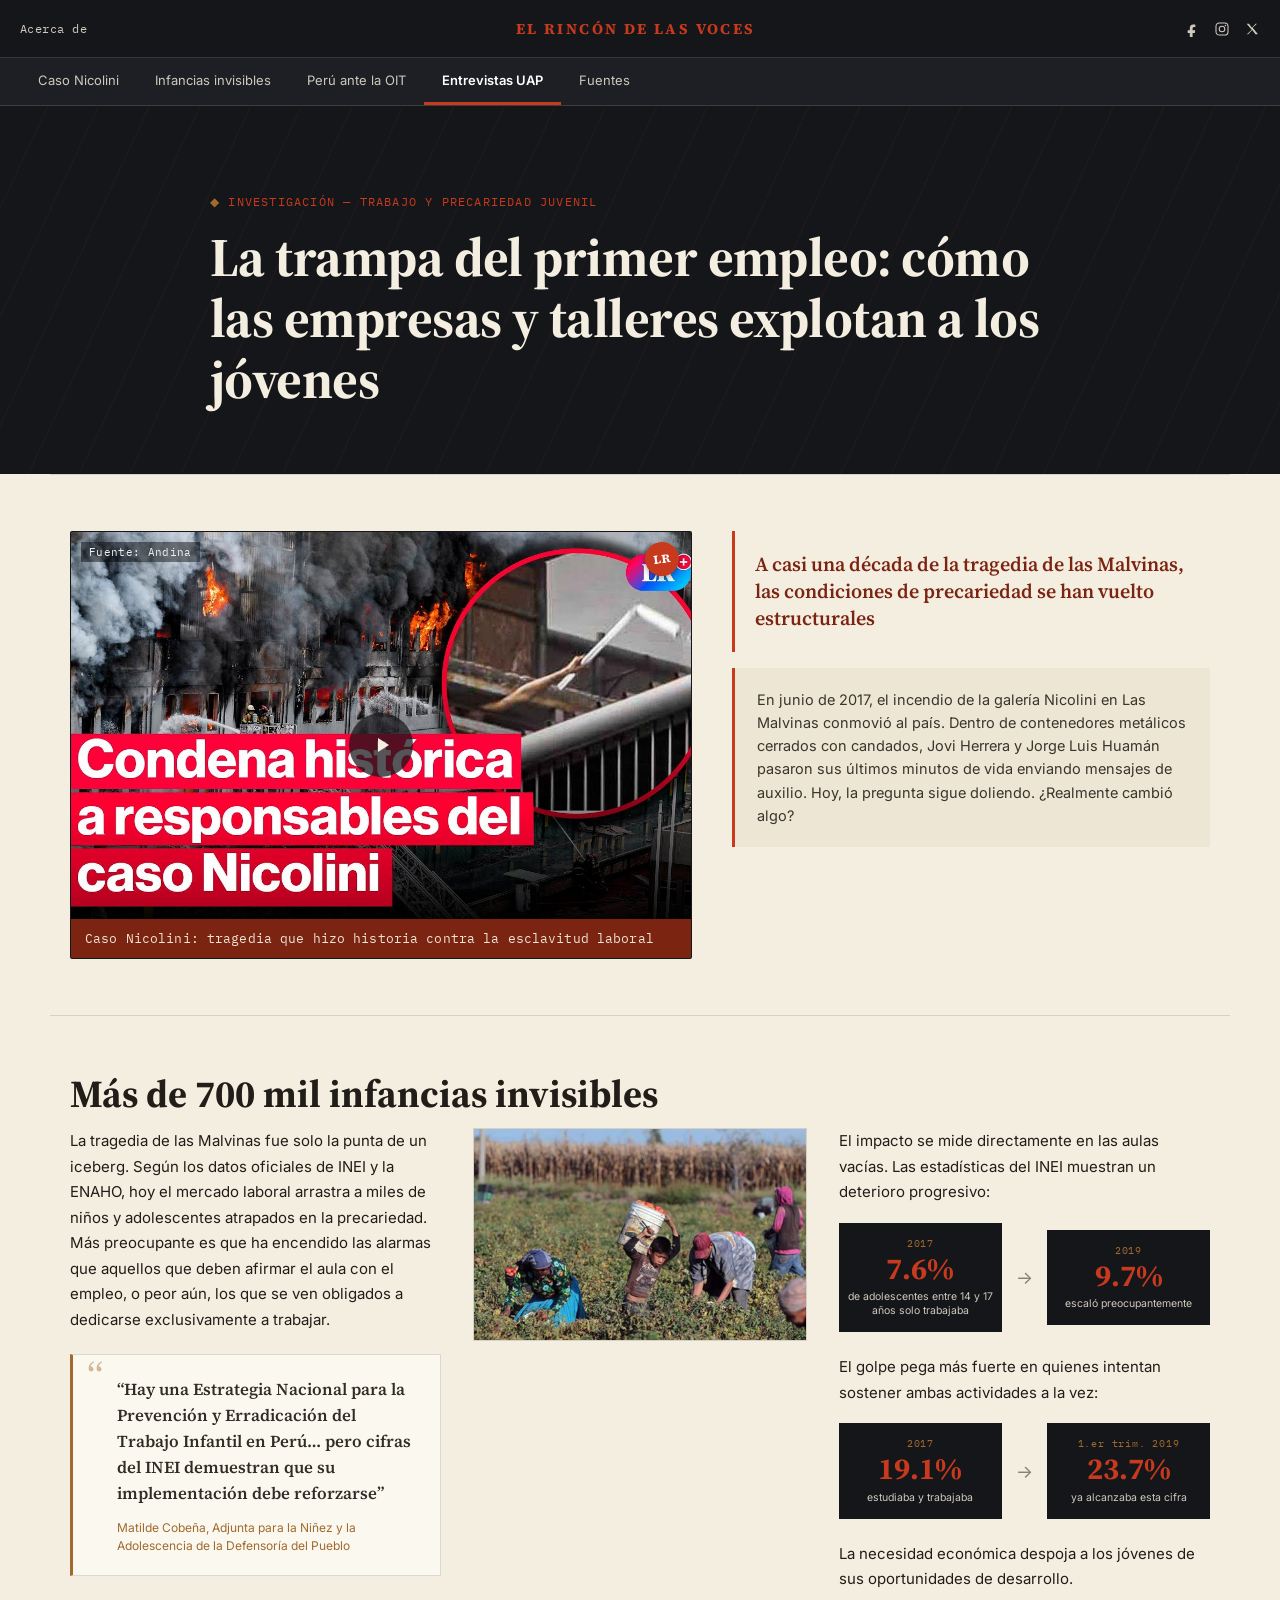
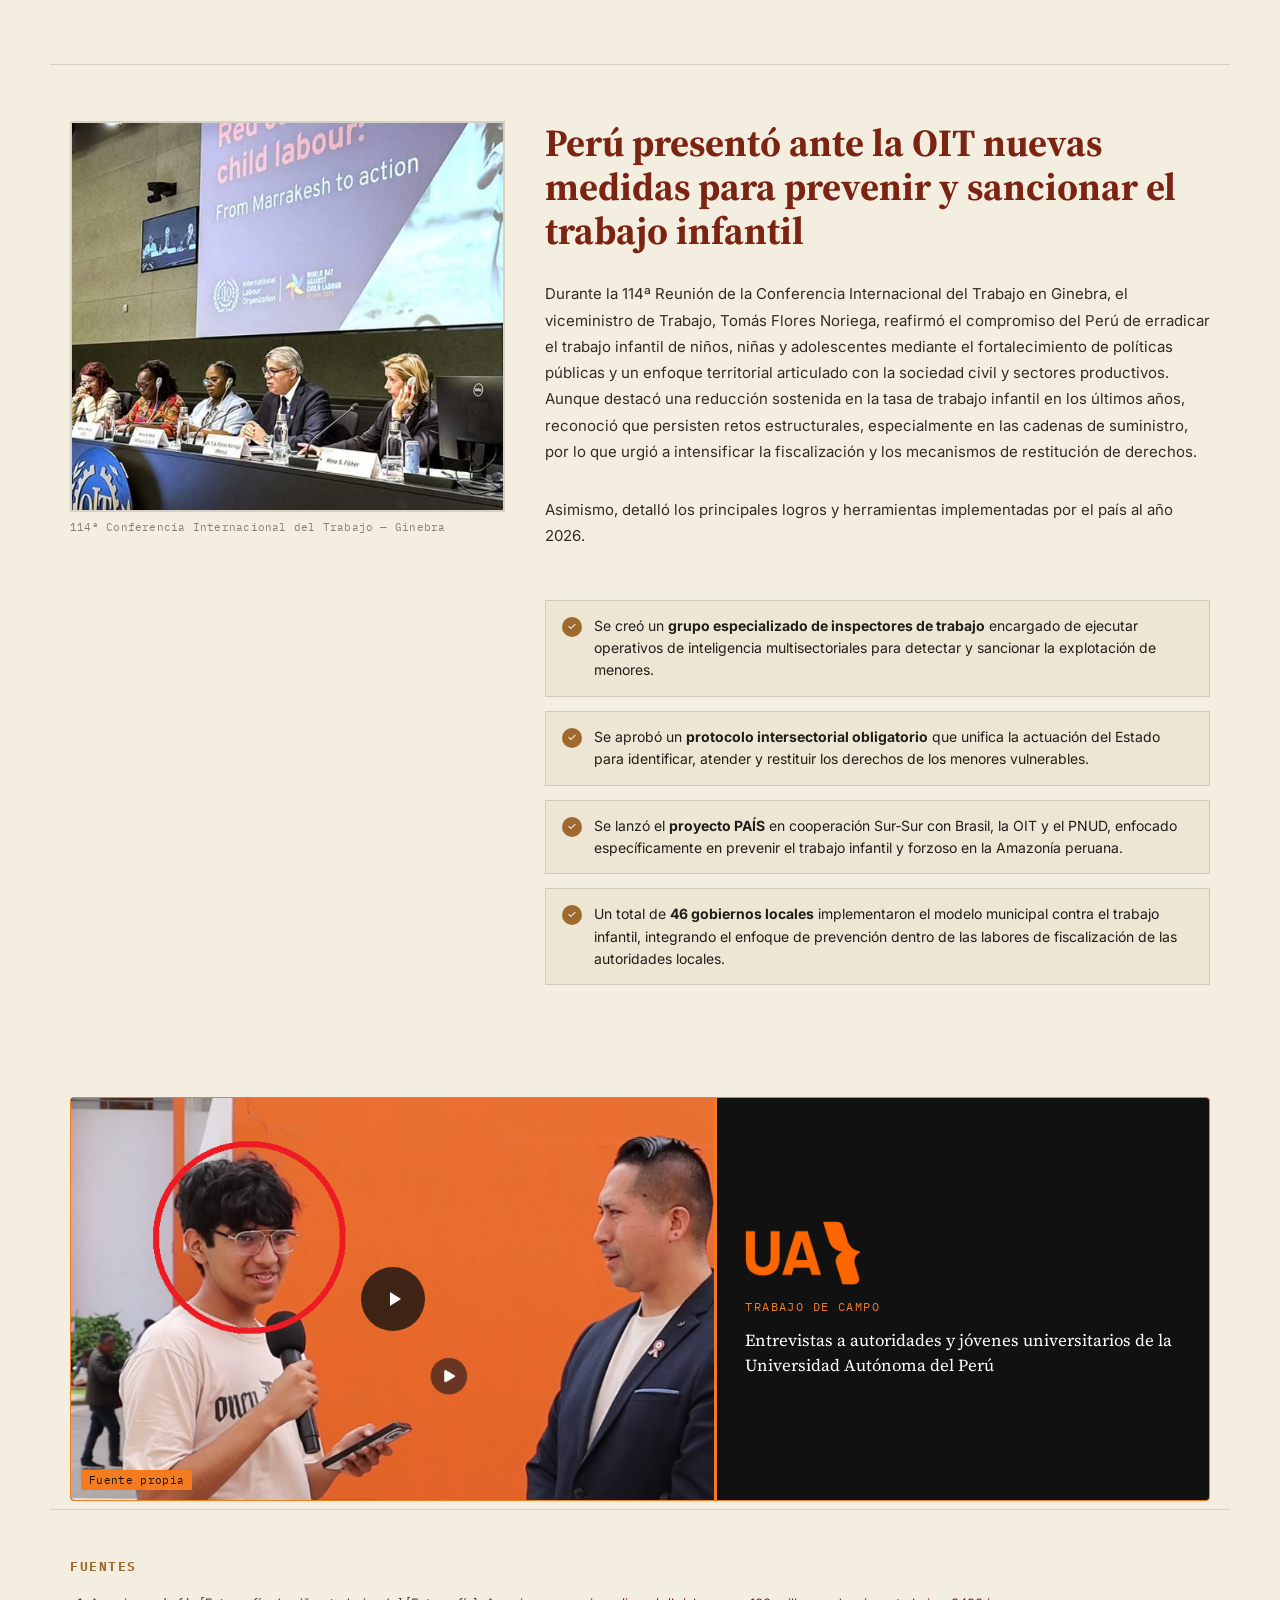
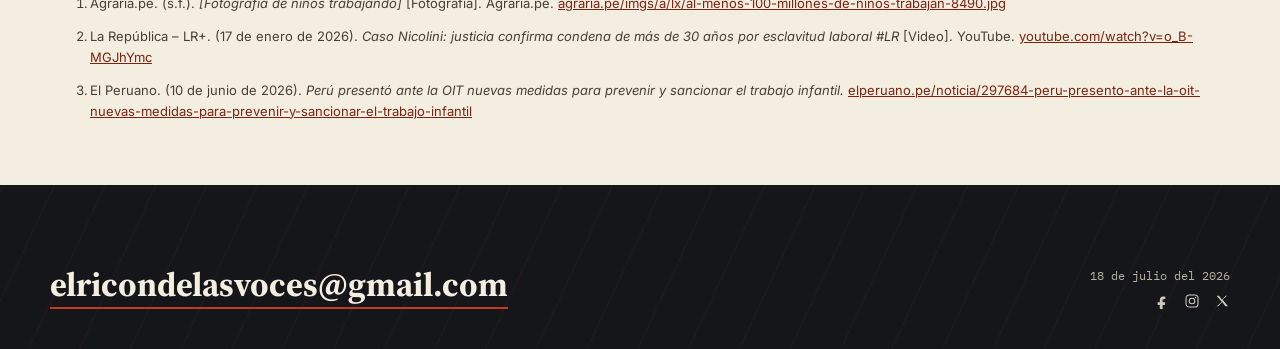
==== commit 9ce514ac: "Add files via upload" ====
--- a/index.html
+++ b/index.html
@@ -166,11 +166,20 @@
   <section class="interviews" id="entrevistas">
     <div class="interviews__inner">
       <div class="interviews__media">
-        <video class="interviews__video" controls preload="none">
-          <source src="media/entrevistas-uap.mp4" type="video/mp4">
-          Tu navegador no soporta la reproducción de video.
-        </video>
-        <span class="interviews__source">Fuente propia</span>
+        <figure class="interviews__frame" data-video-frame>
+          <img src="media/miniatura-entrevistas-uap.png" alt="Miniatura del video de entrevistas en la Universidad Autónoma del Perú" class="interviews__thumb" data-fallback-label="media/miniatura-entrevistas-uap.png">
+          <span class="interviews__source">Fuente propia</span>
+
+          <button class="interviews__play" type="button" data-play-video aria-label="Reproducir video de entrevistas">
+            <svg viewBox="0 0 24 24"><path d="M8 5v14l11-7z"/></svg>
+          </button>
+
+          <video class="interviews__video" data-video controls preload="none"
+                 poster="media/miniatura-entrevistas-uap.png">
+            <source src="media/entrevistas-uap.mp4" type="video/mp4">
+            Tu navegador no soporta la reproducción de video.
+          </video>
+        </figure>
       </div>
 
       <div class="interviews__notes">
--- a/styles.css
+++ b/styles.css
@@ -489,14 +489,41 @@
   position:relative;
   background:#000;
 }
+.interviews__frame{
+  position:relative;
+  margin:0;
+  overflow:hidden;
+}
+.interviews__thumb,
 .interviews__video{
   width:100%;
   height:100%;
   aspect-ratio:16/10;
   object-fit:cover;
   display:block;
+  color:transparent;
   background:#000;
 }
+.interviews__video{display:none;}
+.interviews__frame.is-playing .interviews__thumb,
+.interviews__frame.is-playing .interviews__play,
+.interviews__frame.is-playing .interviews__source{display:none;}
+.interviews__frame.is-playing .interviews__video{display:block;}
+
+.interviews__play{
+  position:absolute; inset:0;
+  margin:auto;
+  width:64px; height:64px;
+  border-radius:50%;
+  border:none;
+  background:rgba(17,17,17,.78);
+  color:var(--uap-white);
+  display:flex; align-items:center; justify-content:center;
+  cursor:pointer;
+  transition:transform .18s ease, background .18s ease;
+}
+.interviews__play svg{width:24px; height:24px; fill:currentColor; margin-left:3px;}
+.interviews__play:hover{transform:scale(1.08); background:var(--uap-orange); color:var(--uap-black);}
 .interviews__source{
   position:absolute; left:10px; bottom:10px;
   font-family:var(--mono);
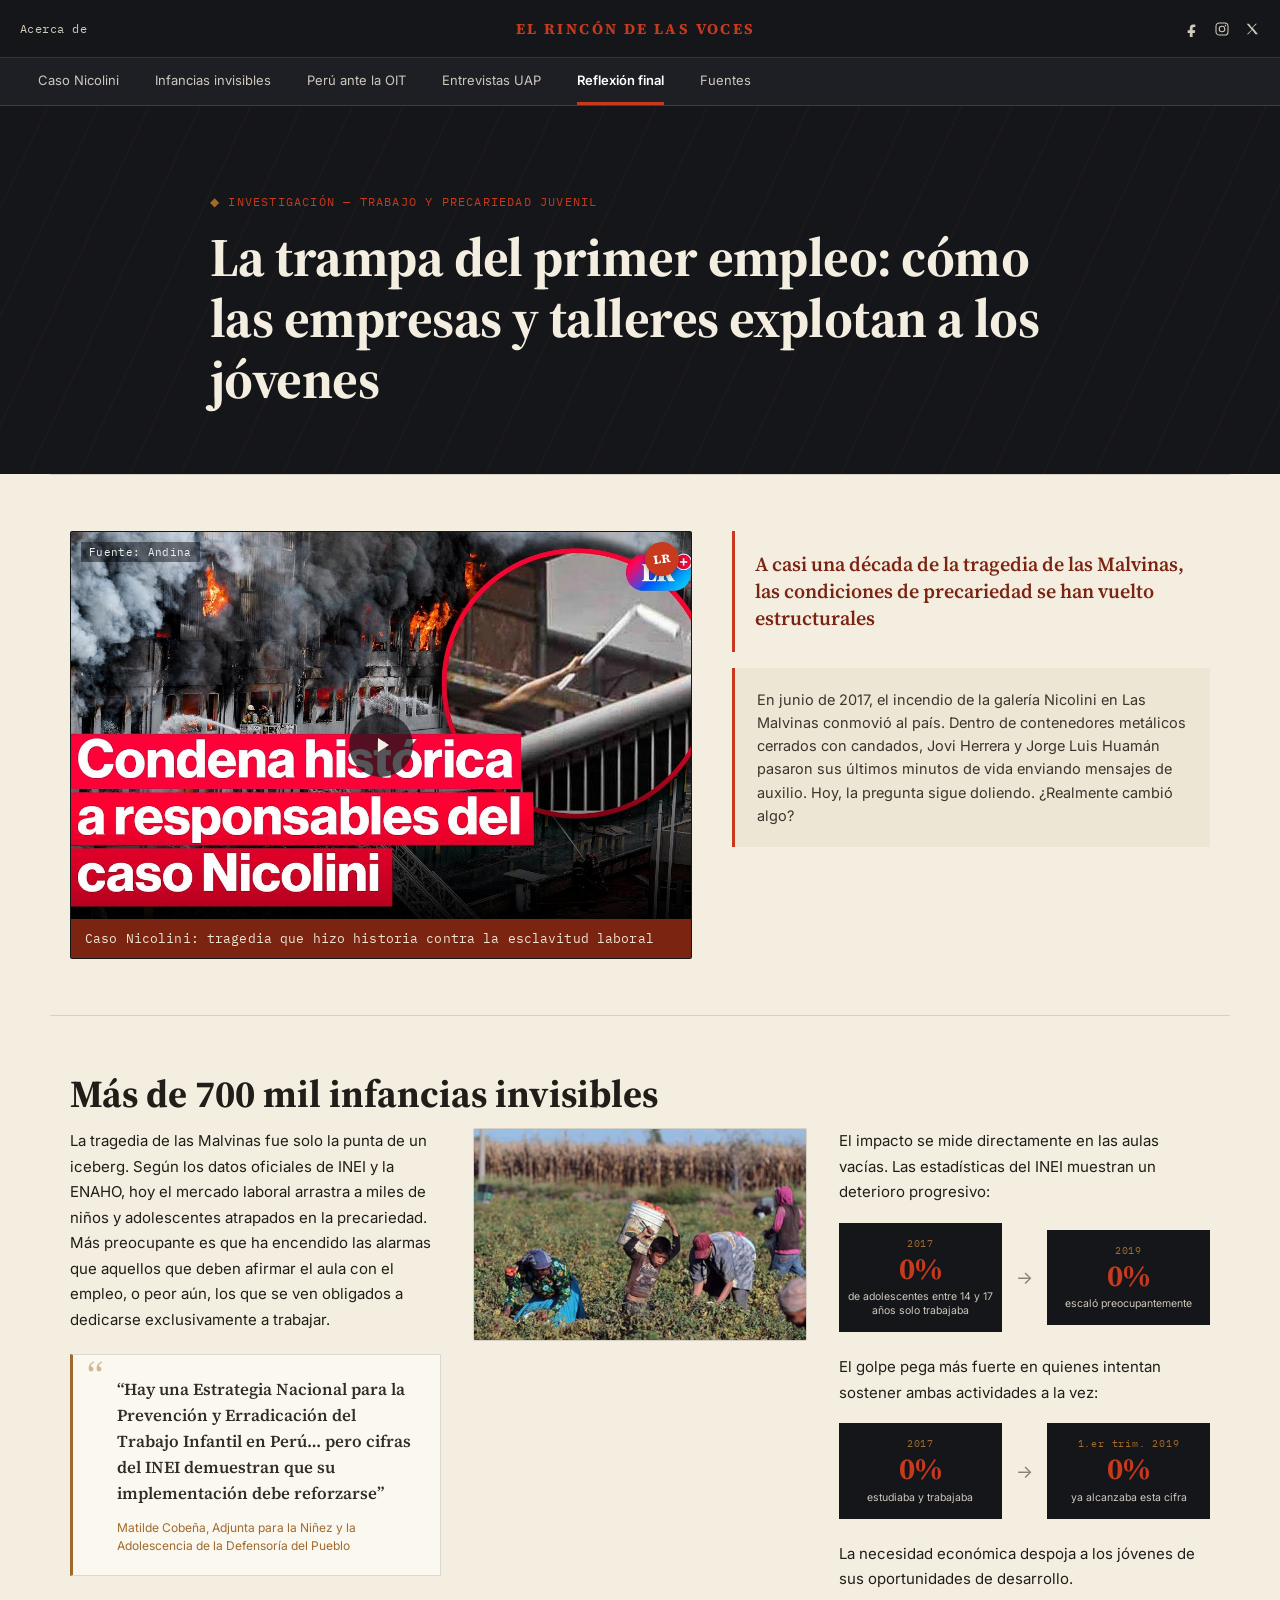
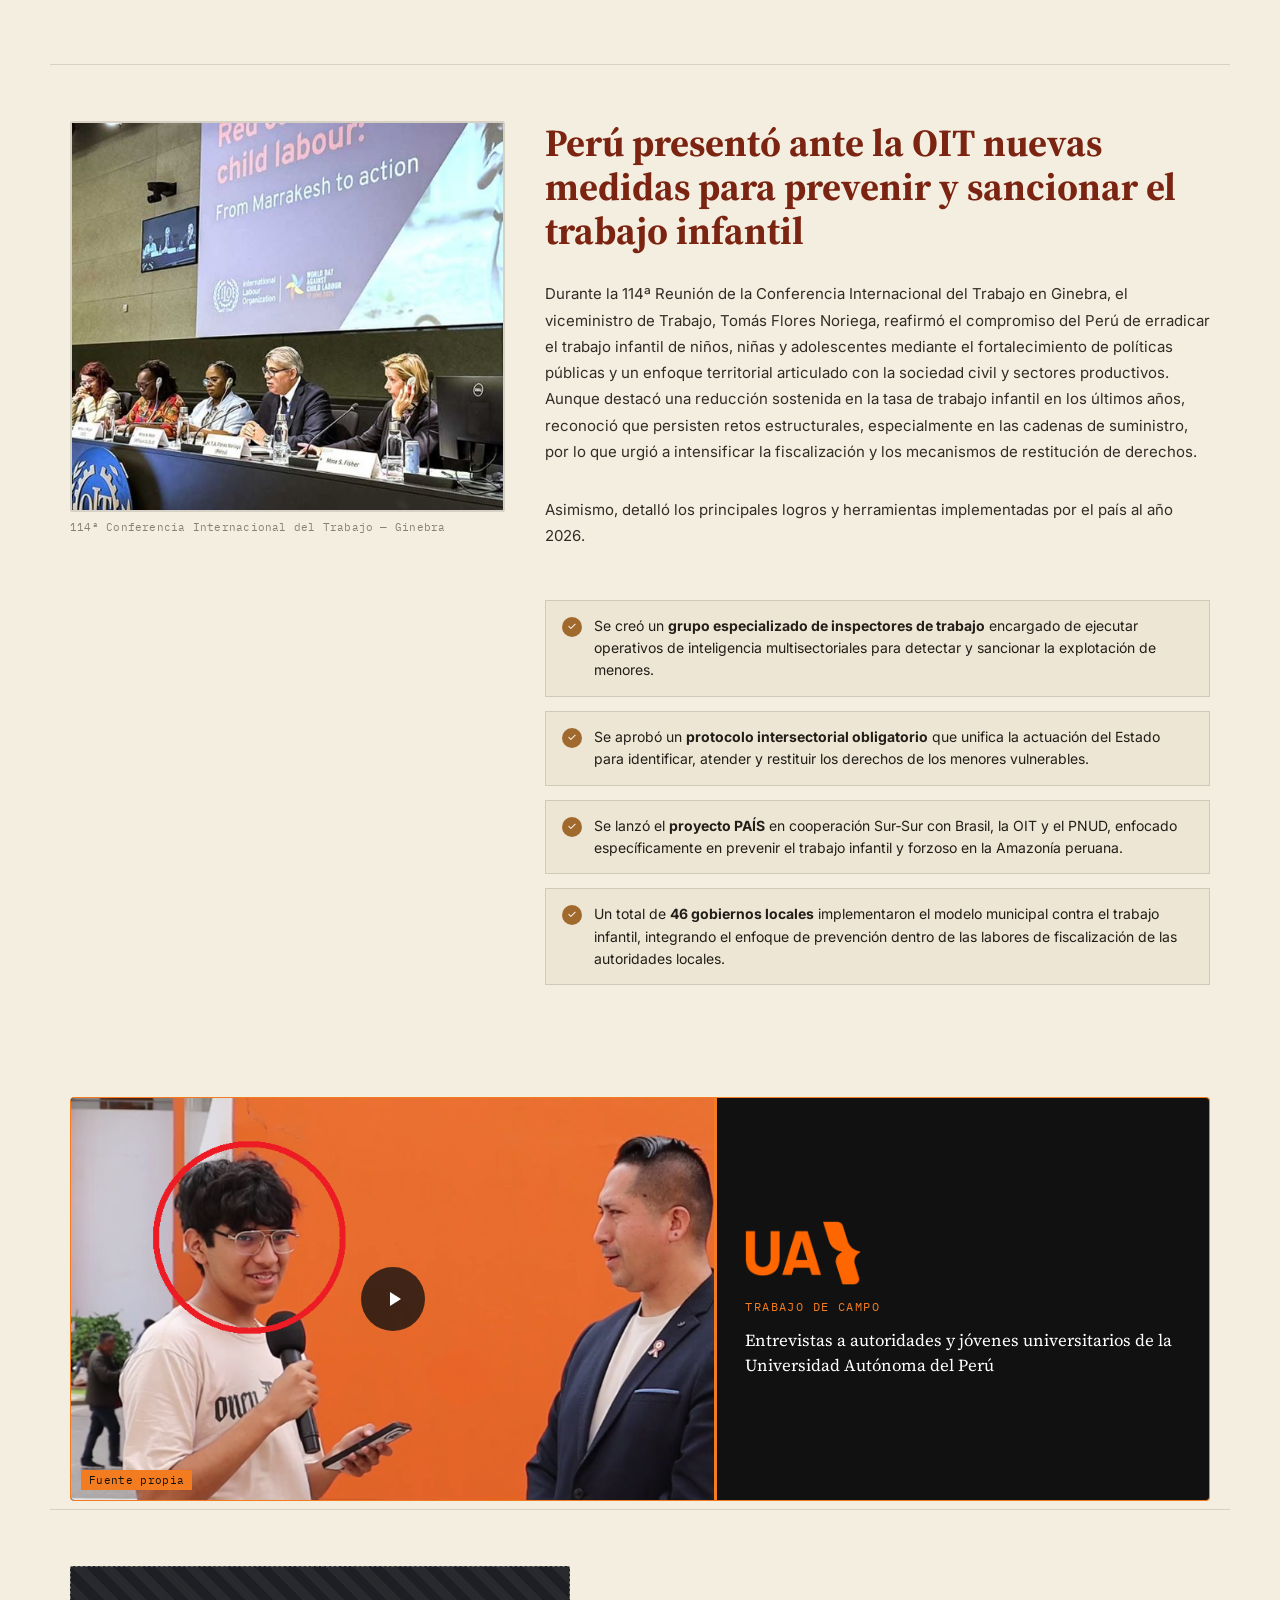
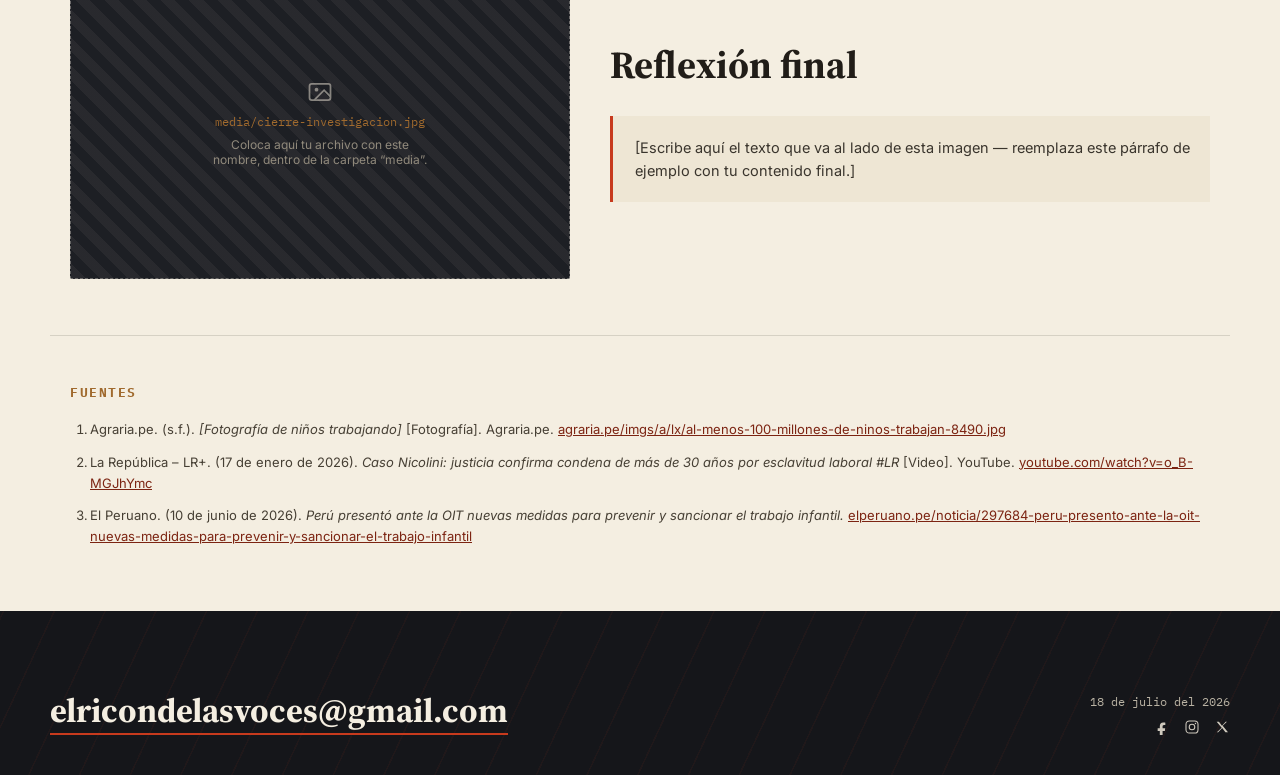
==== commit 8d9f3305: "Add files via upload" ====
--- a/index.html
+++ b/index.html
@@ -35,6 +35,7 @@
     <li><a href="#exp-02" class="rail__tab" data-tab>Infancias invisibles</a></li>
     <li><a href="#exp-03" class="rail__tab" data-tab>Perú ante la OIT</a></li>
     <li><a href="#entrevistas" class="rail__tab" data-tab>Entrevistas UAP</a></li>
+    <li><a href="#cierre" class="rail__tab" data-tab>Reflexión final</a></li>
     <li><a href="#fuentes" class="rail__tab" data-tab>Fuentes</a></li>
   </ol>
 </nav>
@@ -50,7 +51,7 @@
   </section>
 
   <!-- ============ EXPEDIENTE 01: CASO NICOLINI ============ -->
-  <section class="case" id="exp-01">
+  <section class="case" id="exp-01" data-reveal>
     <div class="case__media">
       <figure class="evidence-frame" data-video-frame>
         <img src="media/hero-nicolini.jpg" alt="Vista aérea de la galería Nicolini en Las Malvinas" class="evidence-frame__img" data-fallback-label="media/hero-nicolini.jpg">
@@ -82,7 +83,7 @@
   </section>
 
   <!-- ============ EXPEDIENTE 02: INFANCIAS INVISIBLES ============ -->
-  <section class="case case--stacked" id="exp-02">
+  <section class="case case--stacked" id="exp-02" data-reveal>
     <h3 class="case__title">Más de 700 mil infancias invisibles</h3>
 
     <div class="case__columns">
@@ -138,7 +139,7 @@
   </section>
 
   <!-- ============ EXPEDIENTE 03: OIT ============ -->
-  <section class="case case--reverse" id="exp-03">
+  <section class="case case--reverse" id="exp-03" data-reveal>
     <figure class="case__figure case__figure--tall">
       <span class="case__figure-frame">
         <img src="media/oit-conferencia.jpg" alt="Conferencia Internacional del Trabajo en Ginebra sobre trabajo infantil" data-fallback-label="media/oit-conferencia.jpg">
@@ -163,7 +164,7 @@
   </section>
 
   <!-- ============ ENTREVISTAS — UNIVERSIDAD AUTÓNOMA DEL PERÚ ============ -->
-  <section class="interviews" id="entrevistas">
+  <section class="interviews" id="entrevistas" data-reveal>
     <div class="interviews__inner">
       <div class="interviews__media">
         <figure class="interviews__frame" data-video-frame>
@@ -190,8 +191,23 @@
     </div>
   </section>
 
+  <!-- ============ CIERRE / REFLEXIÓN FINAL ============ -->
+  <section class="case case--closing" id="cierre" data-reveal>
+    <figure class="case__figure case__figure--closing">
+      <img src="media/cierre-investigacion.jpg" alt="Imagen de cierre de la investigación" data-fallback-label="media/cierre-investigacion.jpg">
+    </figure>
+
+    <div class="case__notes">
+      <h3 class="case__title">Reflexión final</h3>
+      <div class="stamp-note">
+        <!-- ⬇️ Reemplaza este texto de ejemplo por el que quieras mostrar junto a la imagen ⬇️ -->
+        <p>[Escribe aquí el texto que va al lado de esta imagen — reemplaza este párrafo de ejemplo con tu contenido final.]</p>
+      </div>
+    </div>
+  </section>
+
   <!-- ============ FUENTES ============ -->
-  <section class="sources" id="fuentes">
+  <section class="sources" id="fuentes" data-reveal>
     <h3 class="sources__title">Fuentes</h3>
     <ol class="sources__list">
       <li>Agraria.pe. (s.f.). <em>[Fotografía de niños trabajando]</em> [Fotografía]. Agraria.pe. <a href="https://agraria.pe/imgs/a/lx/al-menos-100-millones-de-ninos-trabajan-8490.jpg">agraria.pe/imgs/a/lx/al-menos-100-millones-de-ninos-trabajan-8490.jpg</a></li>
--- a/styles.css
+++ b/styles.css
@@ -115,6 +115,7 @@
 }
 .dossier-rail ol::-webkit-scrollbar{display:none;}
 .rail__tab{
+  position:relative;
   display:flex;
   align-items:center;
   padding:14px 18px;
@@ -123,10 +124,22 @@
   color:#cfc9bd;
   border-bottom:3px solid transparent;
   white-space:nowrap;
-  transition:border-color .2s, background .2s, color .2s;
+  transition:border-color .25s ease, background .25s ease, color .25s ease;
+}
+.rail__tab::after{
+  content:"";
+  position:absolute;
+  left:18px; right:18px; bottom:-3px;
+  height:3px;
+  background:var(--stamp);
+  transform:scaleX(0);
+  transform-origin:left;
+  transition:transform .3s cubic-bezier(.22,.9,.32,1);
 }
 .rail__tab:hover{background:rgba(255,255,255,.03); color:#fff;}
-.rail__tab.is-active{border-color:var(--stamp); color:#fff; font-weight:600;}
+.rail__tab:hover::after{transform:scaleX(1);}
+.rail__tab.is-active{border-color:transparent; color:#fff; font-weight:600;}
+.rail__tab.is-active::after{transform:scaleX(1);}
 
 /* ---------------------------------------------------------------------- */
 /* HERO                                                                    */
@@ -171,6 +184,8 @@
   text-transform:uppercase;
   color:var(--stamp);
   margin:0 0 18px;
+  opacity:0;
+  animation:fadeInUp .7s ease .1s forwards;
 }
 .hero__eyebrow::before{content:"◆ "; color:var(--kraft);}
 .hero__title{
@@ -180,6 +195,13 @@
   line-height:1.12;
   margin:0;
   letter-spacing:-.01em;
+  opacity:0;
+  animation:fadeInUp .8s ease .28s forwards;
+}
+
+@keyframes fadeInUp{
+  from{ opacity:0; transform:translateY(18px); }
+  to{ opacity:1; transform:translateY(0); }
 }
 
 /* ---------------------------------------------------------------------- */
@@ -567,6 +589,124 @@
 @media (max-width:760px){
   .interviews__inner{grid-template-columns:1fr;}
   .interviews__notes{border-left:none; border-top:3px solid var(--uap-orange);}
+}
+
+/* ---------------------------------------------------------------------- */
+/* APARICIÓN AL HACER SCROLL (data-reveal)                                 */
+/* ---------------------------------------------------------------------- */
+[data-reveal]{
+  opacity:0;
+  transform:translateY(28px);
+  transition:opacity .8s ease, transform .8s ease;
+}
+[data-reveal].is-visible{
+  opacity:1;
+  transform:translateY(0);
+}
+/* dentro de cada expediente, la foto y las notas entran con un pequeño desfase */
+[data-reveal] .case__media,
+[data-reveal] .case__figure,
+[data-reveal] .case__figure-frame,
+[data-reveal] .interviews__media{
+  transition:opacity .8s ease .05s, transform .8s ease .05s;
+}
+[data-reveal] .case__notes,
+[data-reveal] .interviews__notes{
+  transition:opacity .8s ease .18s, transform .8s ease .18s;
+}
+[data-reveal]:not(.is-visible) .case__media,
+[data-reveal]:not(.is-visible) .case__figure,
+[data-reveal]:not(.is-visible) .case__figure-frame,
+[data-reveal]:not(.is-visible) .interviews__media{
+  opacity:0;
+  transform:translateY(20px);
+}
+[data-reveal]:not(.is-visible) .case__notes,
+[data-reveal]:not(.is-visible) .interviews__notes{
+  opacity:0;
+  transform:translateY(20px);
+}
+[data-reveal].is-visible .case__media,
+[data-reveal].is-visible .case__figure,
+[data-reveal].is-visible .case__figure-frame,
+[data-reveal].is-visible .interviews__media,
+[data-reveal].is-visible .case__notes,
+[data-reveal].is-visible .interviews__notes{
+  opacity:1;
+  transform:translateY(0);
+}
+
+/* ---------------------------------------------------------------------- */
+/* MICRO-ANIMACIONES AL PASAR EL CURSOR                                    */
+/* ---------------------------------------------------------------------- */
+.stamp-note,
+.marginalia,
+.stat,
+.ledger li,
+.case__figure,
+.case__figure-frame,
+.interviews__inner,
+.sources__list li{
+  transition:transform .3s cubic-bezier(.22,.9,.32,1), box-shadow .3s cubic-bezier(.22,.9,.32,1);
+}
+.stamp-note:hover,
+.marginalia:hover{
+  transform:translateY(-4px);
+  box-shadow:0 10px 24px rgba(33,29,24,.14);
+}
+.stat{
+  transition:transform .3s cubic-bezier(.22,.9,.32,1), box-shadow .3s cubic-bezier(.22,.9,.32,1), background .3s ease;
+}
+.stat:hover{
+  transform:translateY(-4px) scale(1.03);
+  box-shadow:0 10px 22px rgba(0,0,0,.35);
+}
+.ledger li{transition:transform .3s cubic-bezier(.22,.9,.32,1), box-shadow .3s cubic-bezier(.22,.9,.32,1), background .3s ease;}
+.ledger li:hover{
+  transform:translateX(6px);
+  box-shadow:0 8px 18px rgba(33,29,24,.12);
+  background:rgba(160,106,46,.06);
+}
+.case__figure,
+.case__figure-frame{
+  overflow:hidden;
+  border-radius:2px;
+}
+.case__figure img,
+.case__figure-frame img{
+  transition:transform .5s cubic-bezier(.22,.9,.32,1);
+}
+.case__figure:hover img,
+.case__figure-frame:hover img{
+  transform:scale(1.05);
+}
+.interviews__inner:hover{
+  transform:translateY(-4px);
+  box-shadow:0 14px 28px rgba(0,0,0,.35);
+}
+.interviews__thumb{transition:transform .5s cubic-bezier(.22,.9,.32,1);}
+.interviews__inner:hover .interviews__thumb{transform:scale(1.04);}
+.sources__list li{transition:transform .25s ease, color .25s ease;}
+.sources__list li:hover{
+  transform:translateX(6px);
+  color:var(--stamp-ink);
+}
+
+/* ---------------------------------------------------------------------- */
+/* CIERRE / REFLEXIÓN FINAL                                                */
+/* ---------------------------------------------------------------------- */
+.case--closing{
+  grid-template-columns:1fr 1.2fr;
+  align-items:center;
+}
+.case__figure--closing img{
+  width:100%;
+  aspect-ratio:4/3;
+  object-fit:cover;
+  border:1px solid var(--line);
+}
+.case--closing .stamp-note{
+  background:var(--paper-2);
 }
 
 /* ---------------------------------------------------------------------- */
@@ -649,7 +789,7 @@
 /* RESPONSIVE                                                              */
 /* ---------------------------------------------------------------------- */
 @media (max-width:900px){
-  .case, .case--reverse{grid-template-columns:1fr;}
+  .case, .case--reverse, .case--closing{grid-template-columns:1fr;}
   .case__columns{grid-template-columns:1fr;}
   .case__figure--tall img{aspect-ratio:16/10;}
 }
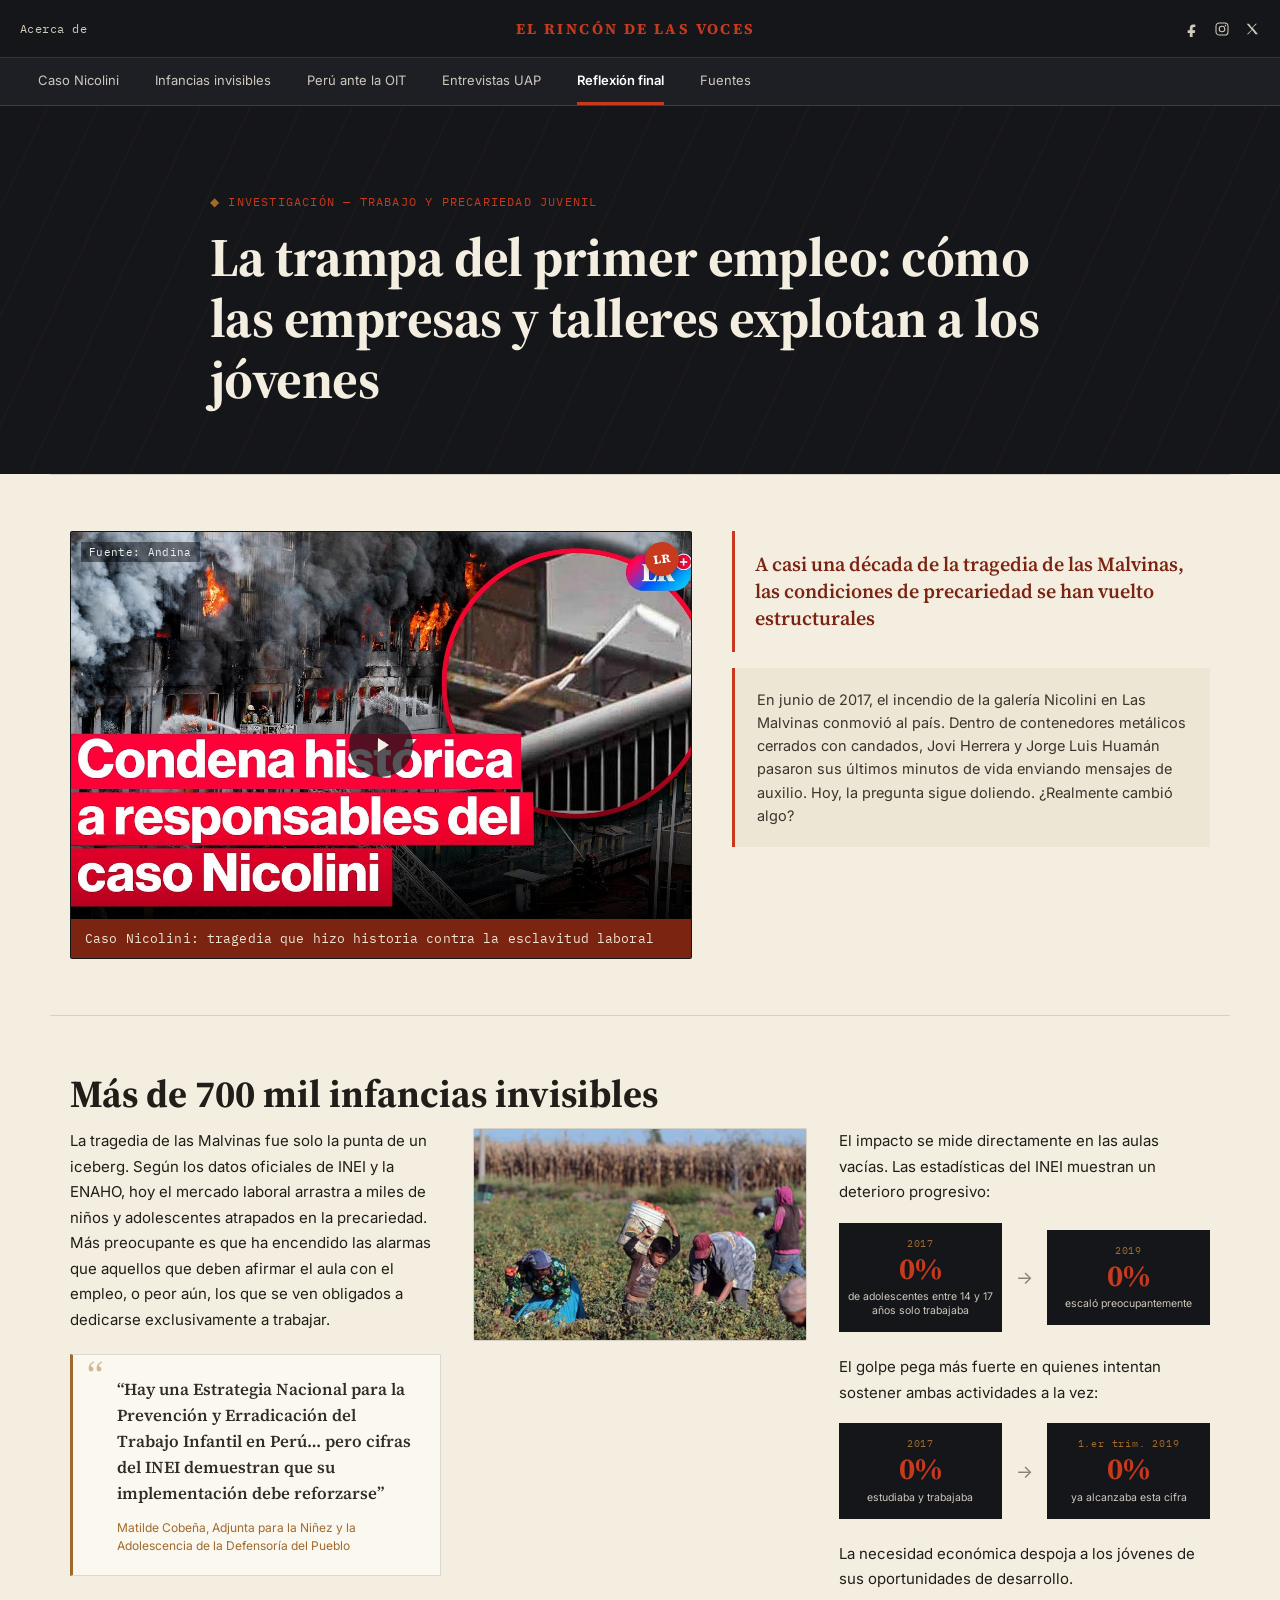
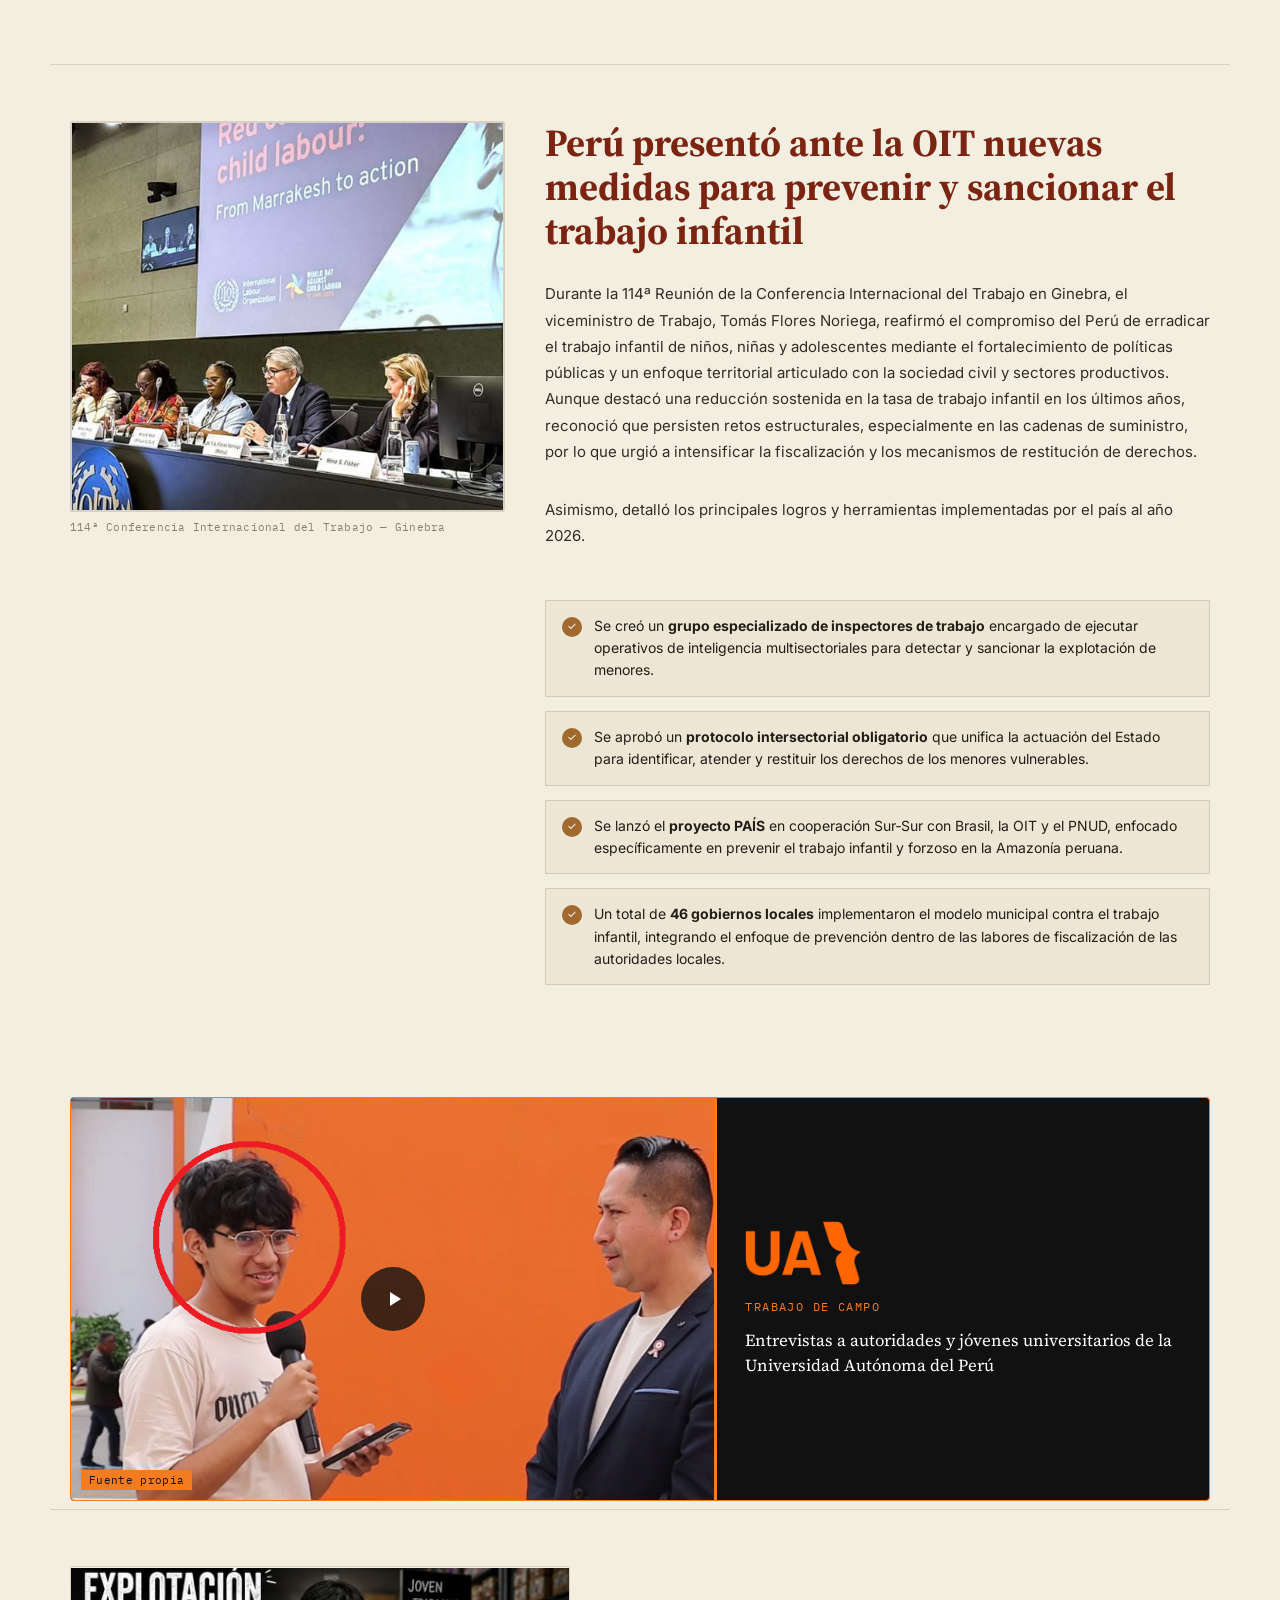
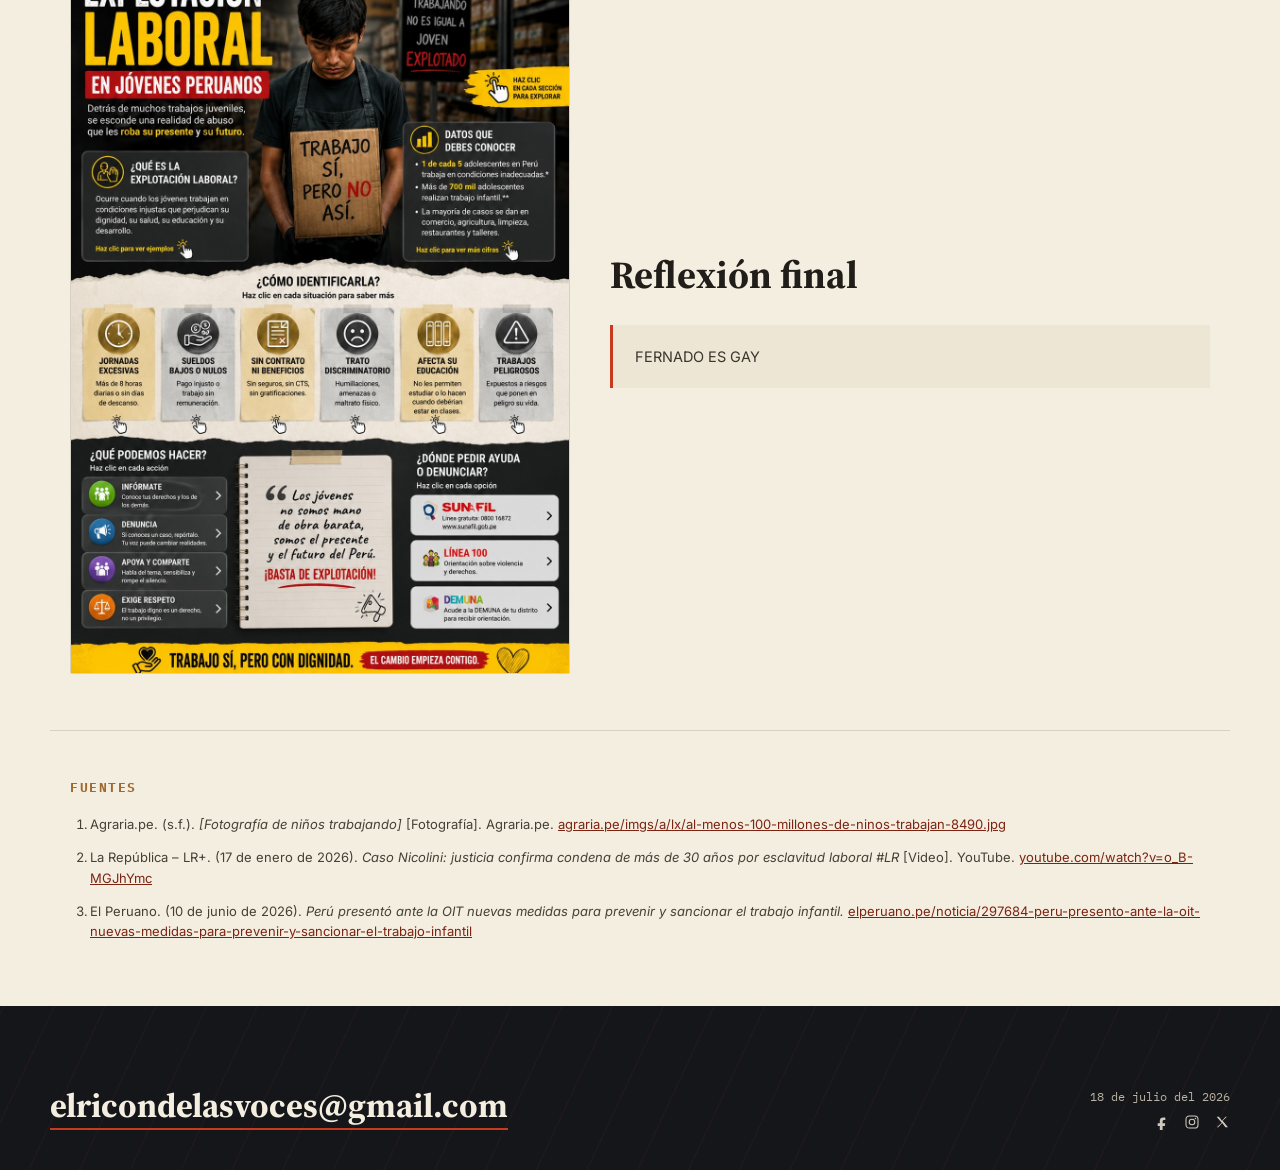
==== commit 1efb533b: "Update index.html" ====
--- a/index.html
+++ b/index.html
@@ -201,7 +201,7 @@
       <h3 class="case__title">Reflexión final</h3>
       <div class="stamp-note">
         <!-- ⬇️ Reemplaza este texto de ejemplo por el que quieras mostrar junto a la imagen ⬇️ -->
-        <p>[Escribe aquí el texto que va al lado de esta imagen — reemplaza este párrafo de ejemplo con tu contenido final.]</p>
+        <p>FERNADO ES GAY </p>
       </div>
     </div>
   </section>
@@ -238,4 +238,4 @@
 
 <script src="script.js"></script>
 </body>
-</html>+</html>
--- a/styles.css
+++ b/styles.css
@@ -701,8 +701,8 @@
 }
 .case__figure--closing img{
   width:100%;
-  aspect-ratio:4/3;
-  object-fit:cover;
+  aspect-ratio:1054/1492;
+  object-fit:contain;
   border:1px solid var(--line);
 }
 .case--closing .stamp-note{
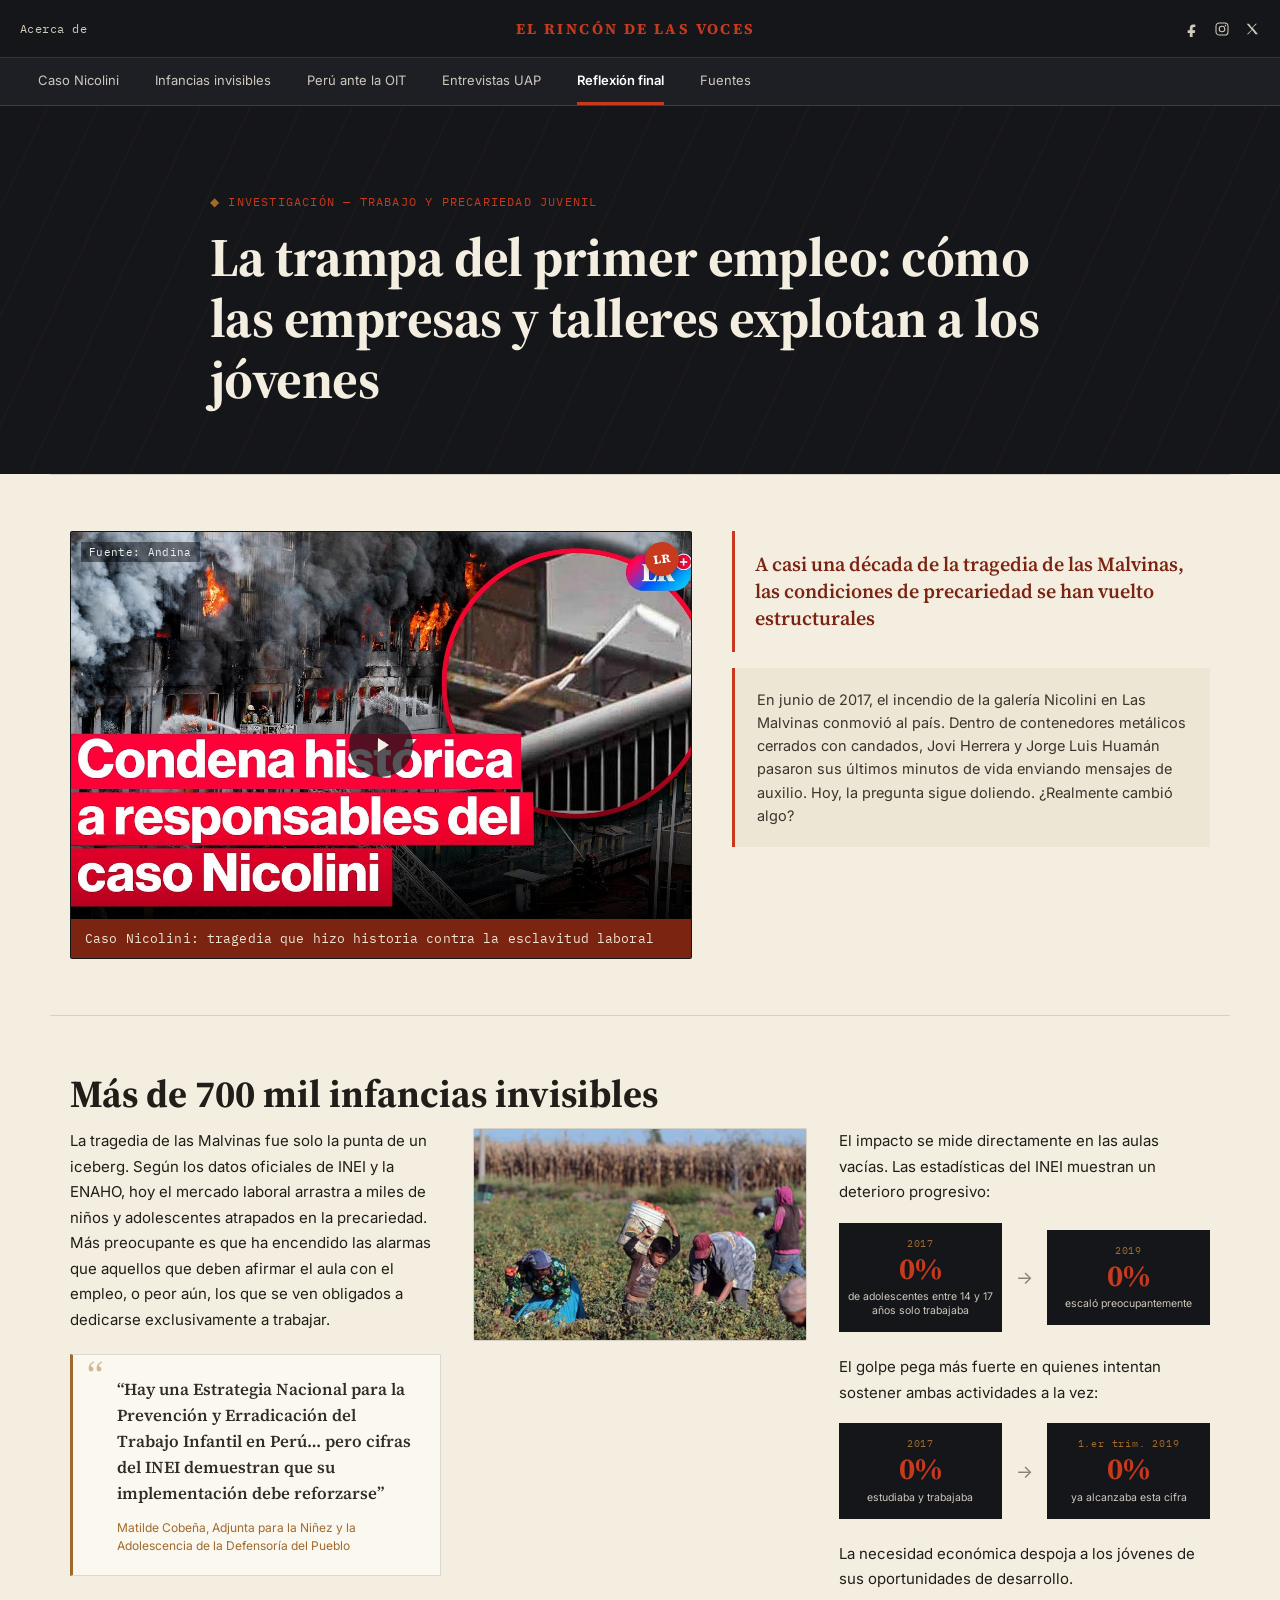
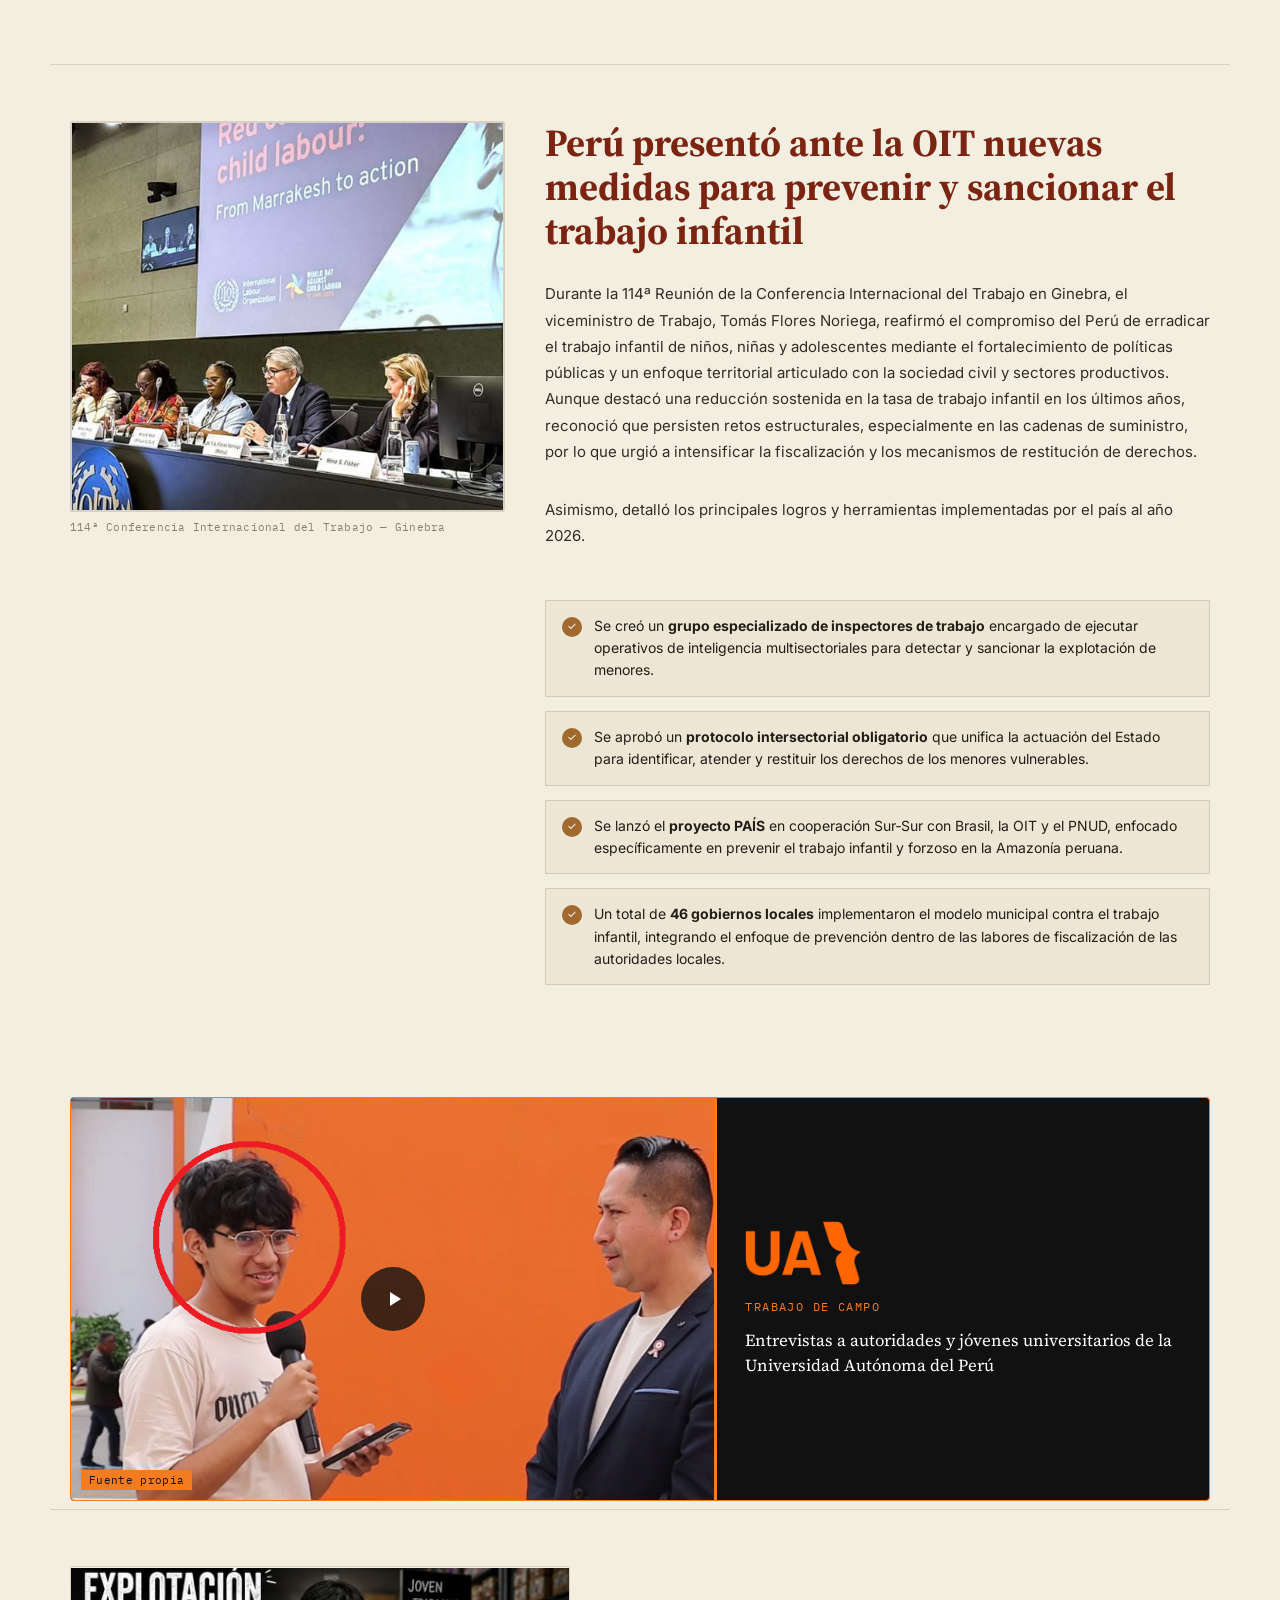
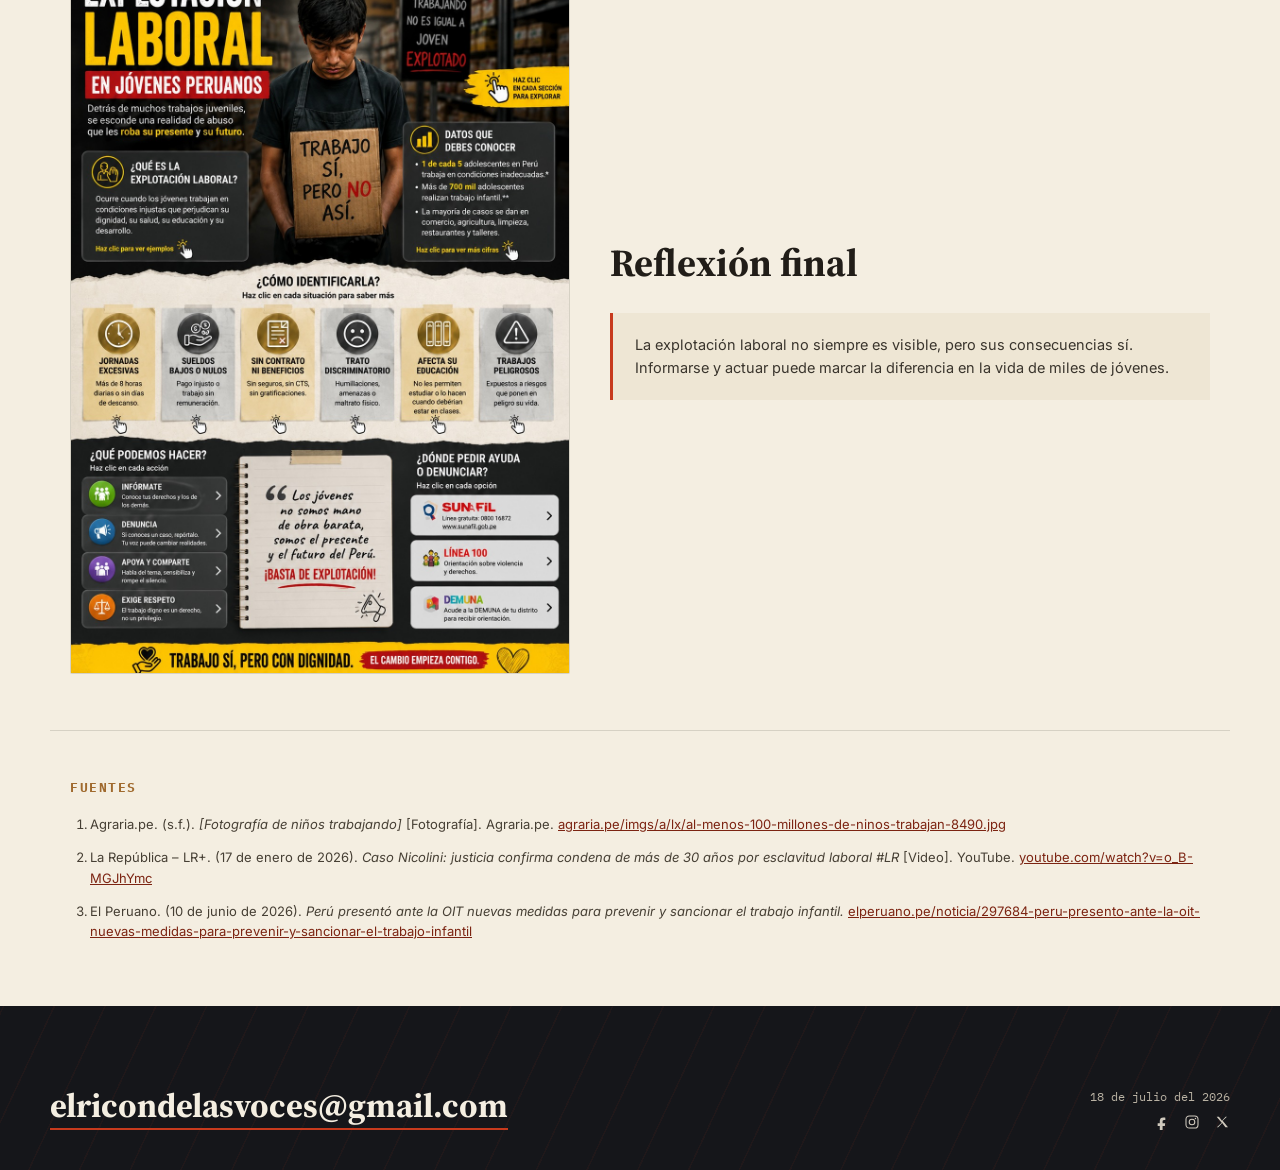
==== commit a36ec203: "Update index.html" ====
--- a/index.html
+++ b/index.html
@@ -201,7 +201,8 @@
       <h3 class="case__title">Reflexión final</h3>
       <div class="stamp-note">
         <!-- ⬇️ Reemplaza este texto de ejemplo por el que quieras mostrar junto a la imagen ⬇️ -->
-        <p>FERNADO ES GAY </p>
+        <p>La explotación laboral no siempre es visible, pero sus consecuencias sí.
+Informarse y actuar puede marcar la diferencia en la vida de miles de jóvenes.</p>
       </div>
     </div>
   </section>
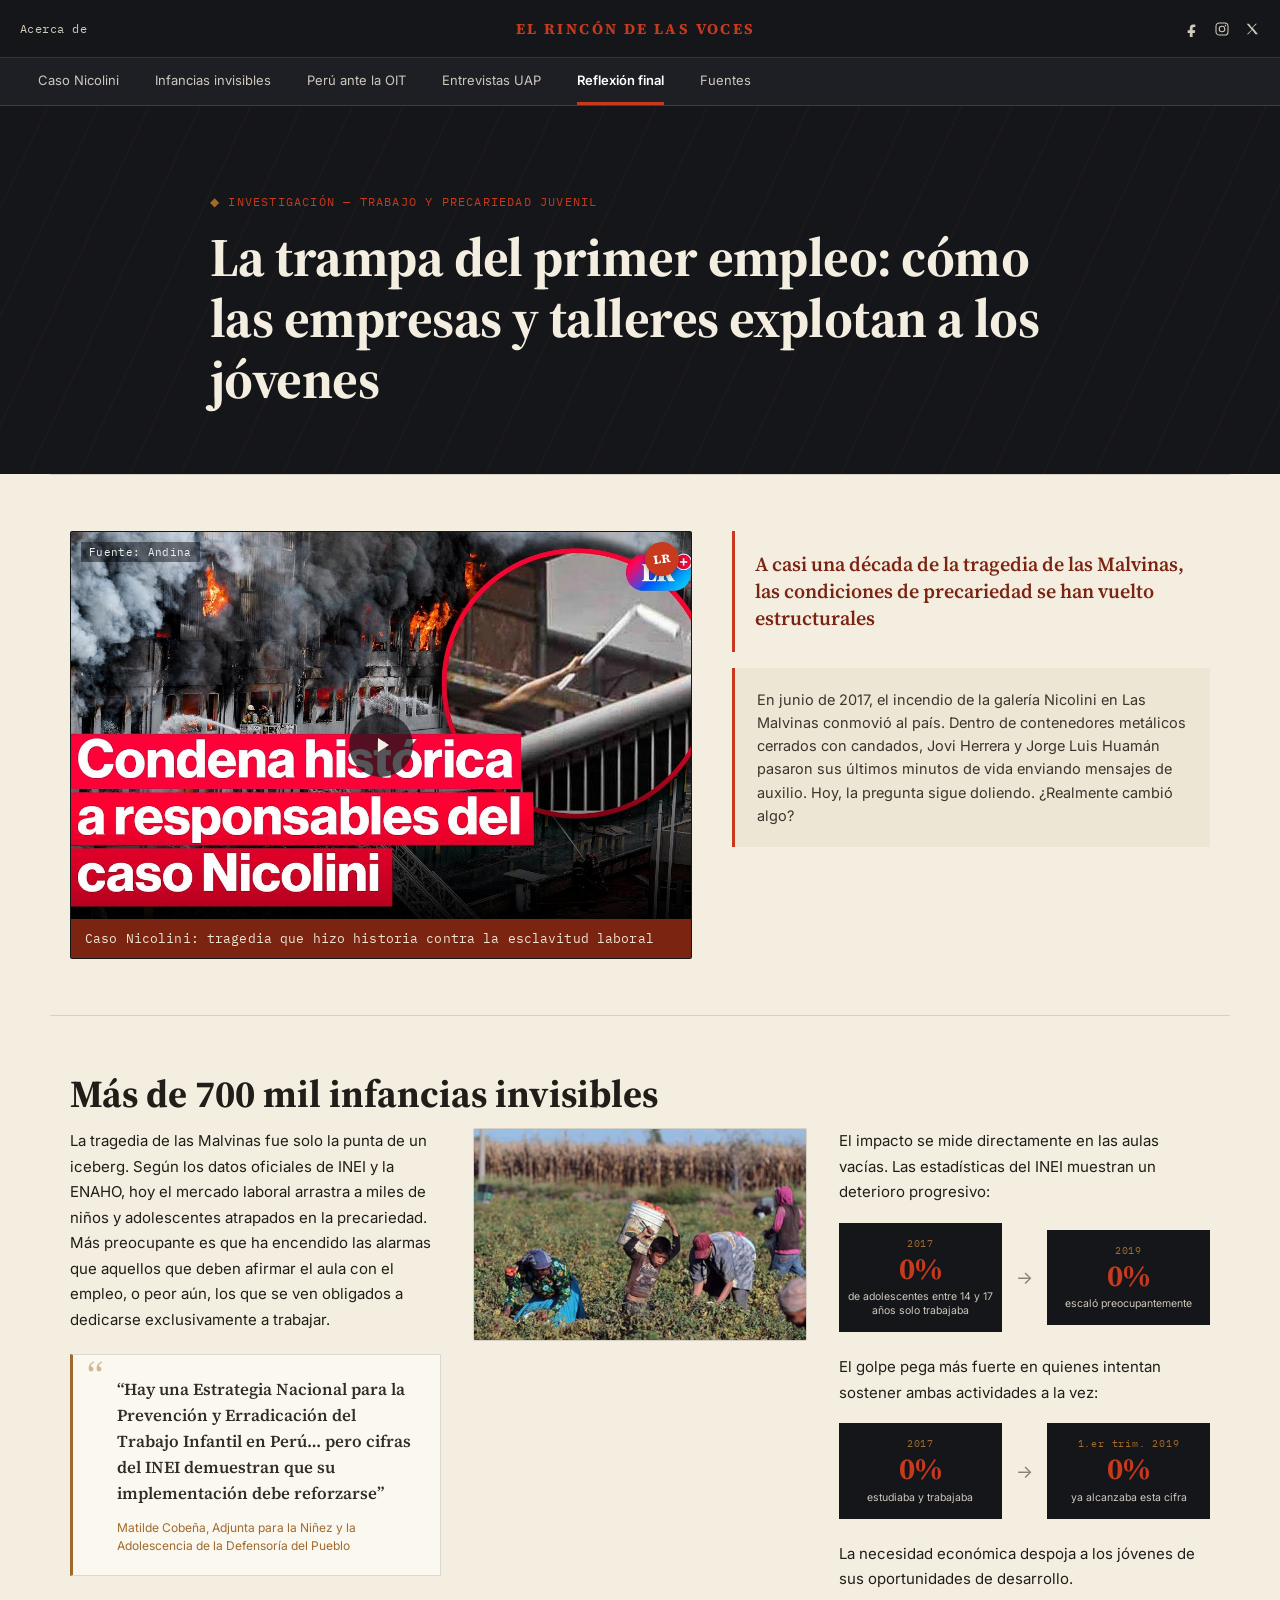
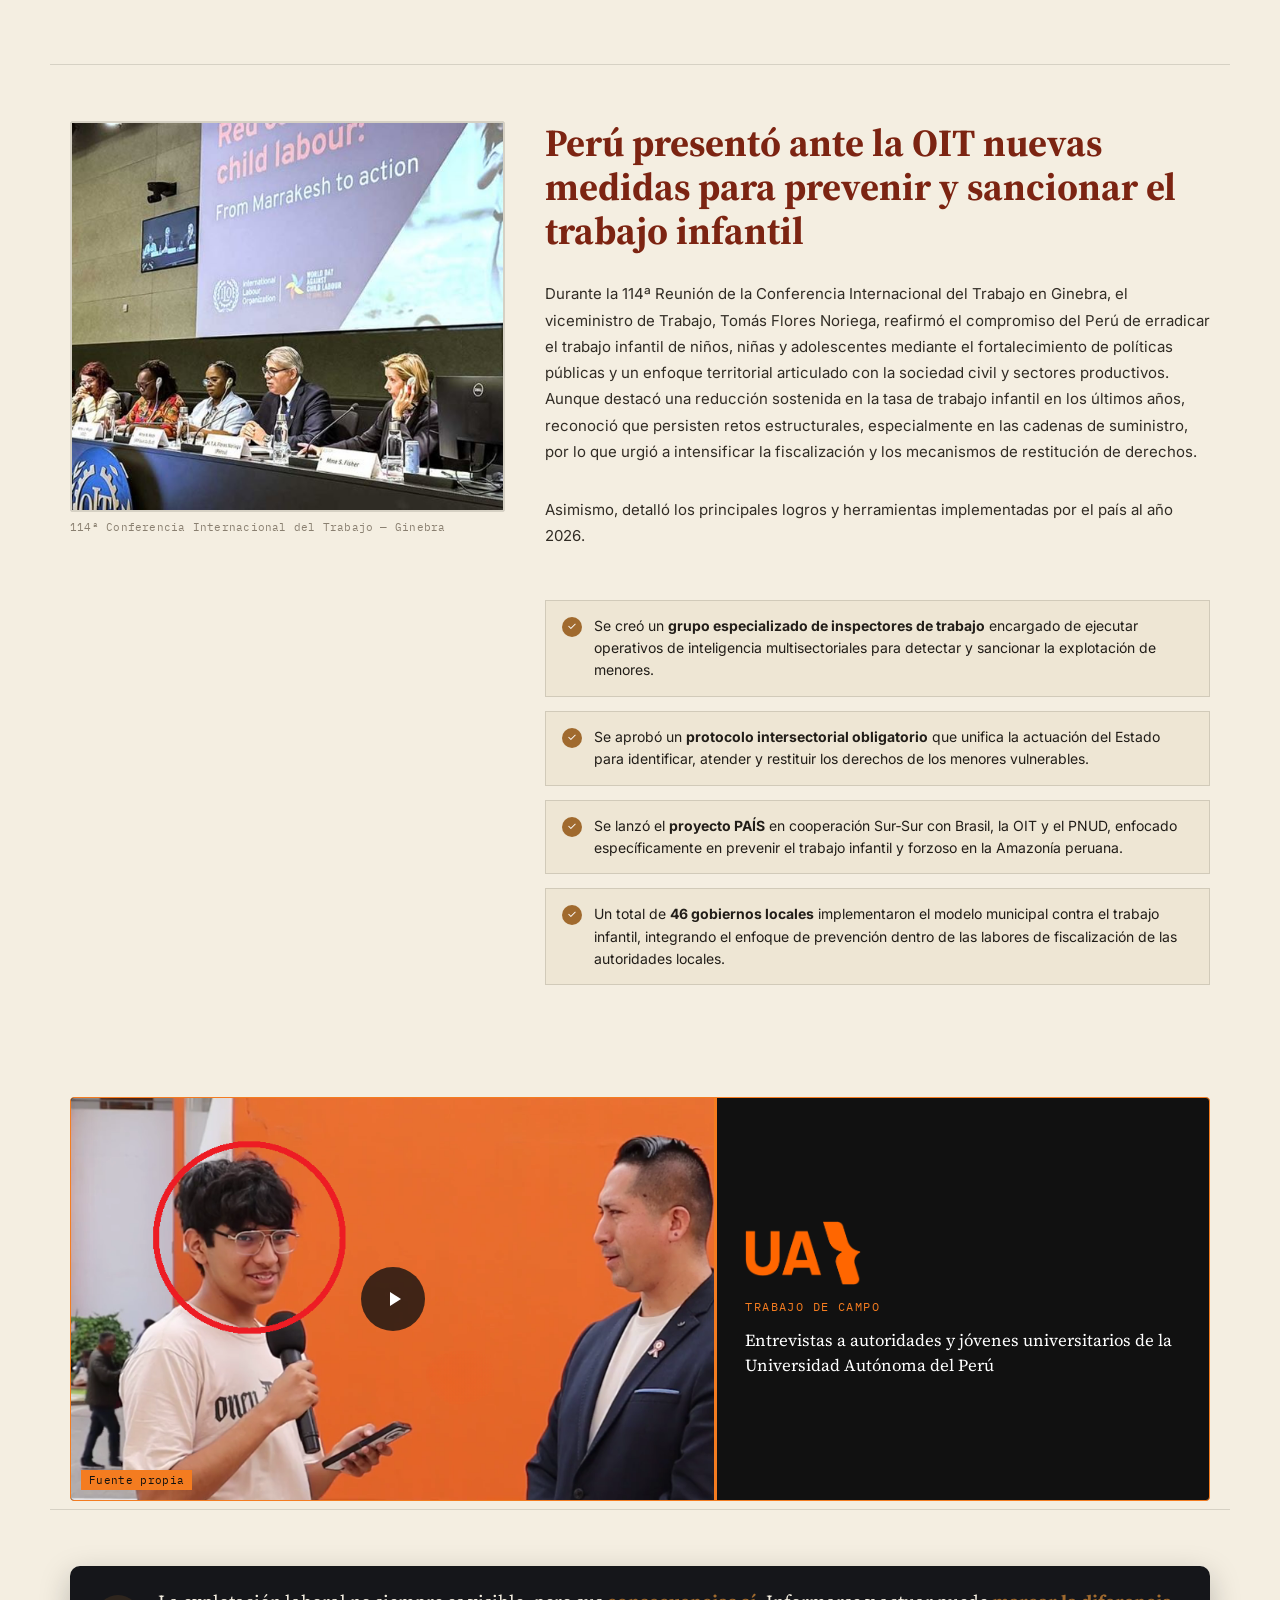
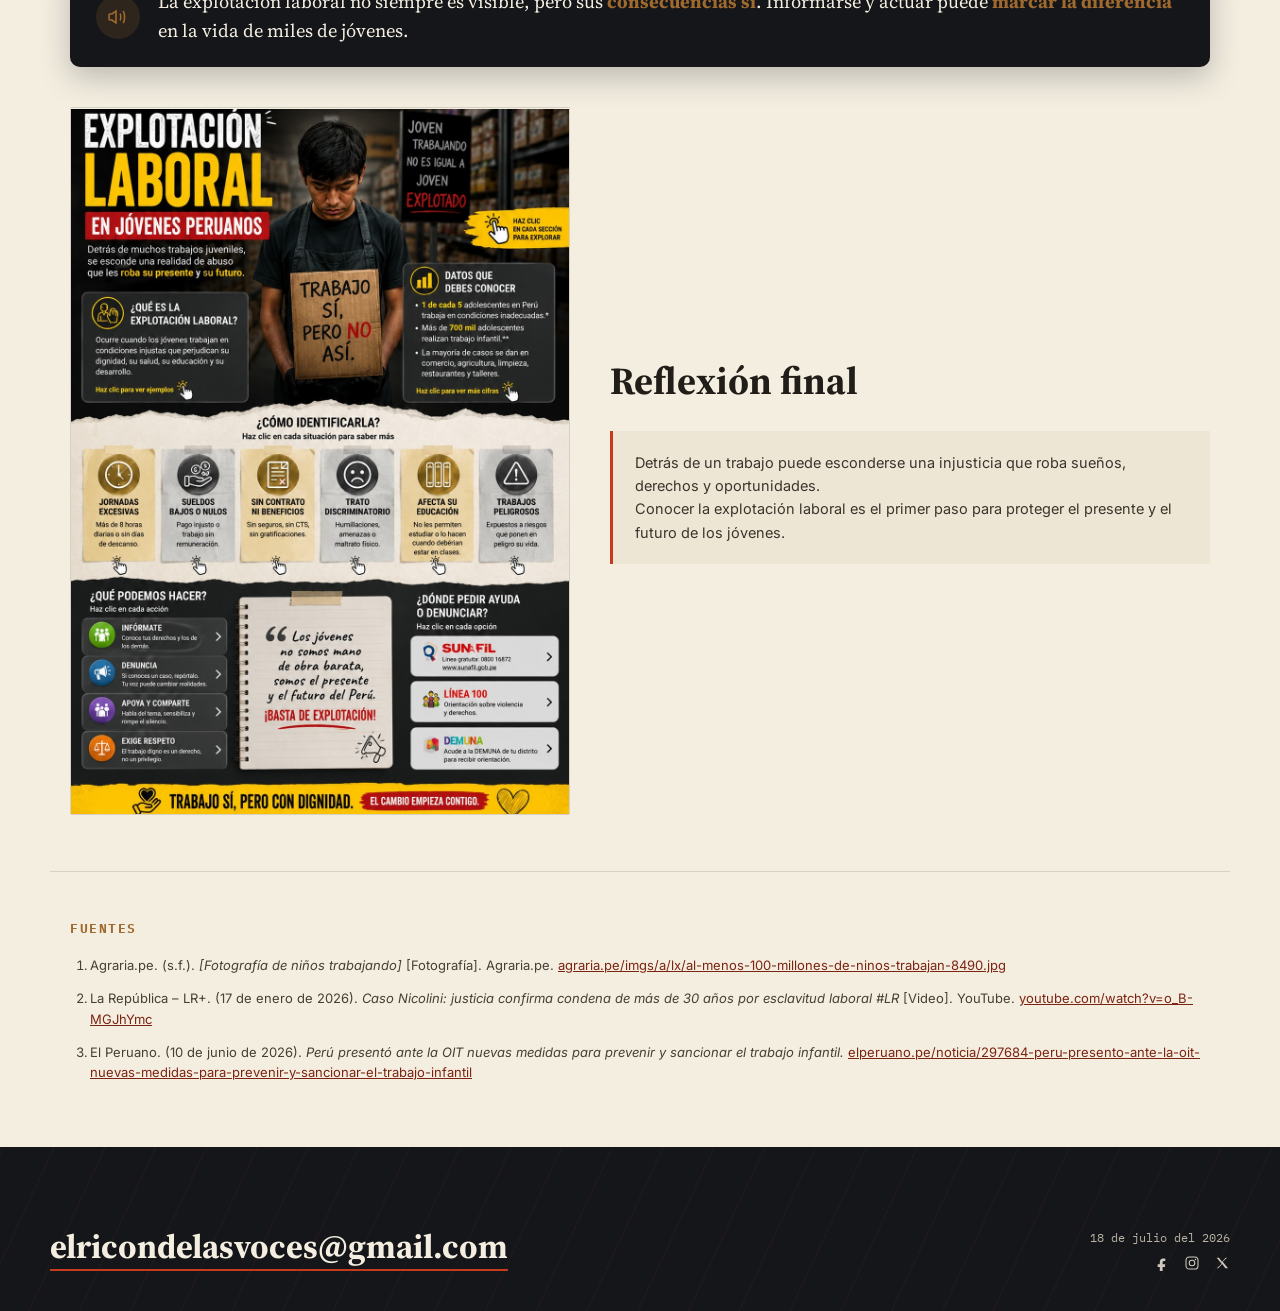
==== commit 60e32c33: "Add files via upload" ====
--- a/index.html
+++ b/index.html
@@ -193,6 +193,20 @@
 
   <!-- ============ CIERRE / REFLEXIÓN FINAL ============ -->
   <section class="case case--closing" id="cierre" data-reveal>
+    <div class="closing-banner">
+      <span class="closing-banner__icon" aria-hidden="true">
+        <svg viewBox="0 0 24 24" fill="none" stroke="currentColor" stroke-width="1.6">
+          <path d="M3 10v4a1 1 0 0 0 1 1h2l4 3V6L6 9H4a1 1 0 0 0-1 1Z"/>
+          <path d="M14 8.5c1 .8 1 6.2 0 7"/>
+          <path d="M17 6c2 1.6 2 10.4 0 12"/>
+        </svg>
+      </span>
+      <p class="closing-banner__text">
+        La explotación laboral no siempre es visible, pero sus <strong>consecuencias sí</strong>.
+        Informarse y actuar puede <strong>marcar la diferencia</strong> en la vida de miles de jóvenes.
+      </p>
+    </div>
+
     <figure class="case__figure case__figure--closing">
       <img src="media/cierre-investigacion.jpg" alt="Imagen de cierre de la investigación" data-fallback-label="media/cierre-investigacion.jpg">
     </figure>
@@ -200,9 +214,8 @@
     <div class="case__notes">
       <h3 class="case__title">Reflexión final</h3>
       <div class="stamp-note">
-        <!-- ⬇️ Reemplaza este texto de ejemplo por el que quieras mostrar junto a la imagen ⬇️ -->
-        <p>La explotación laboral no siempre es visible, pero sus consecuencias sí.
-Informarse y actuar puede marcar la diferencia en la vida de miles de jóvenes.</p>
+        <p>Detrás de un trabajo puede esconderse una injusticia que roba sueños, derechos y oportunidades.</p>
+        <p>Conocer la explotación laboral es el primer paso para proteger el presente y el futuro de los jóvenes.</p>
       </div>
     </div>
   </section>
@@ -239,4 +252,4 @@
 
 <script src="script.js"></script>
 </body>
-</html>
+</html>
--- a/styles.css
+++ b/styles.css
@@ -709,6 +709,68 @@
   background:var(--paper-2);
 }
 
+/* aviso destacado arriba de la imagen de cierre */
+.closing-banner{
+  grid-column:1 / -1;
+  display:flex;
+  align-items:center;
+  gap:18px;
+  background:var(--cover);
+  color:#f4eee1;
+  border-radius:10px;
+  padding:22px 26px;
+  box-shadow:0 10px 30px rgba(21,22,26,0.25);
+}
+.closing-banner__icon{
+  flex:0 0 auto;
+  display:flex;
+  align-items:center;
+  justify-content:center;
+  width:44px;
+  height:44px;
+  border-radius:50%;
+  background:rgba(160,106,46,0.18);
+  color:var(--kraft);
+  animation:closing-banner-pulse 2.4s ease-in-out infinite;
+}
+.closing-banner__icon svg{
+  width:24px;
+  height:24px;
+}
+.closing-banner__text{
+  margin:0;
+  font-family:var(--serif);
+  font-size:clamp(1rem, 1.6vw, 1.15rem);
+  line-height:1.55;
+}
+.closing-banner__text strong{
+  color:var(--kraft);
+  font-weight:700;
+}
+@keyframes closing-banner-pulse{
+  0%, 100%{ transform:scale(1); box-shadow:0 0 0 0 rgba(160,106,46,0.35); }
+  50%{ transform:scale(1.08); box-shadow:0 0 0 8px rgba(160,106,46,0); }
+}
+/* el banner entra con el mismo fade/slide que el resto de la sección, un poco antes que la imagen */
+[data-reveal] .closing-banner{
+  transition:opacity .8s ease, transform .8s ease;
+}
+[data-reveal]:not(.is-visible) .closing-banner{
+  opacity:0;
+  transform:translateY(20px);
+}
+[data-reveal].is-visible .closing-banner{
+  opacity:1;
+  transform:translateY(0);
+}
+@media (max-width:640px){
+  .closing-banner{
+    flex-direction:column;
+    text-align:center;
+    padding:20px;
+  }
+}
+
 /* ---------------------------------------------------------------------- */
 /* FUENTES                                                                 */
 /* ---------------------------------------------------------------------- */
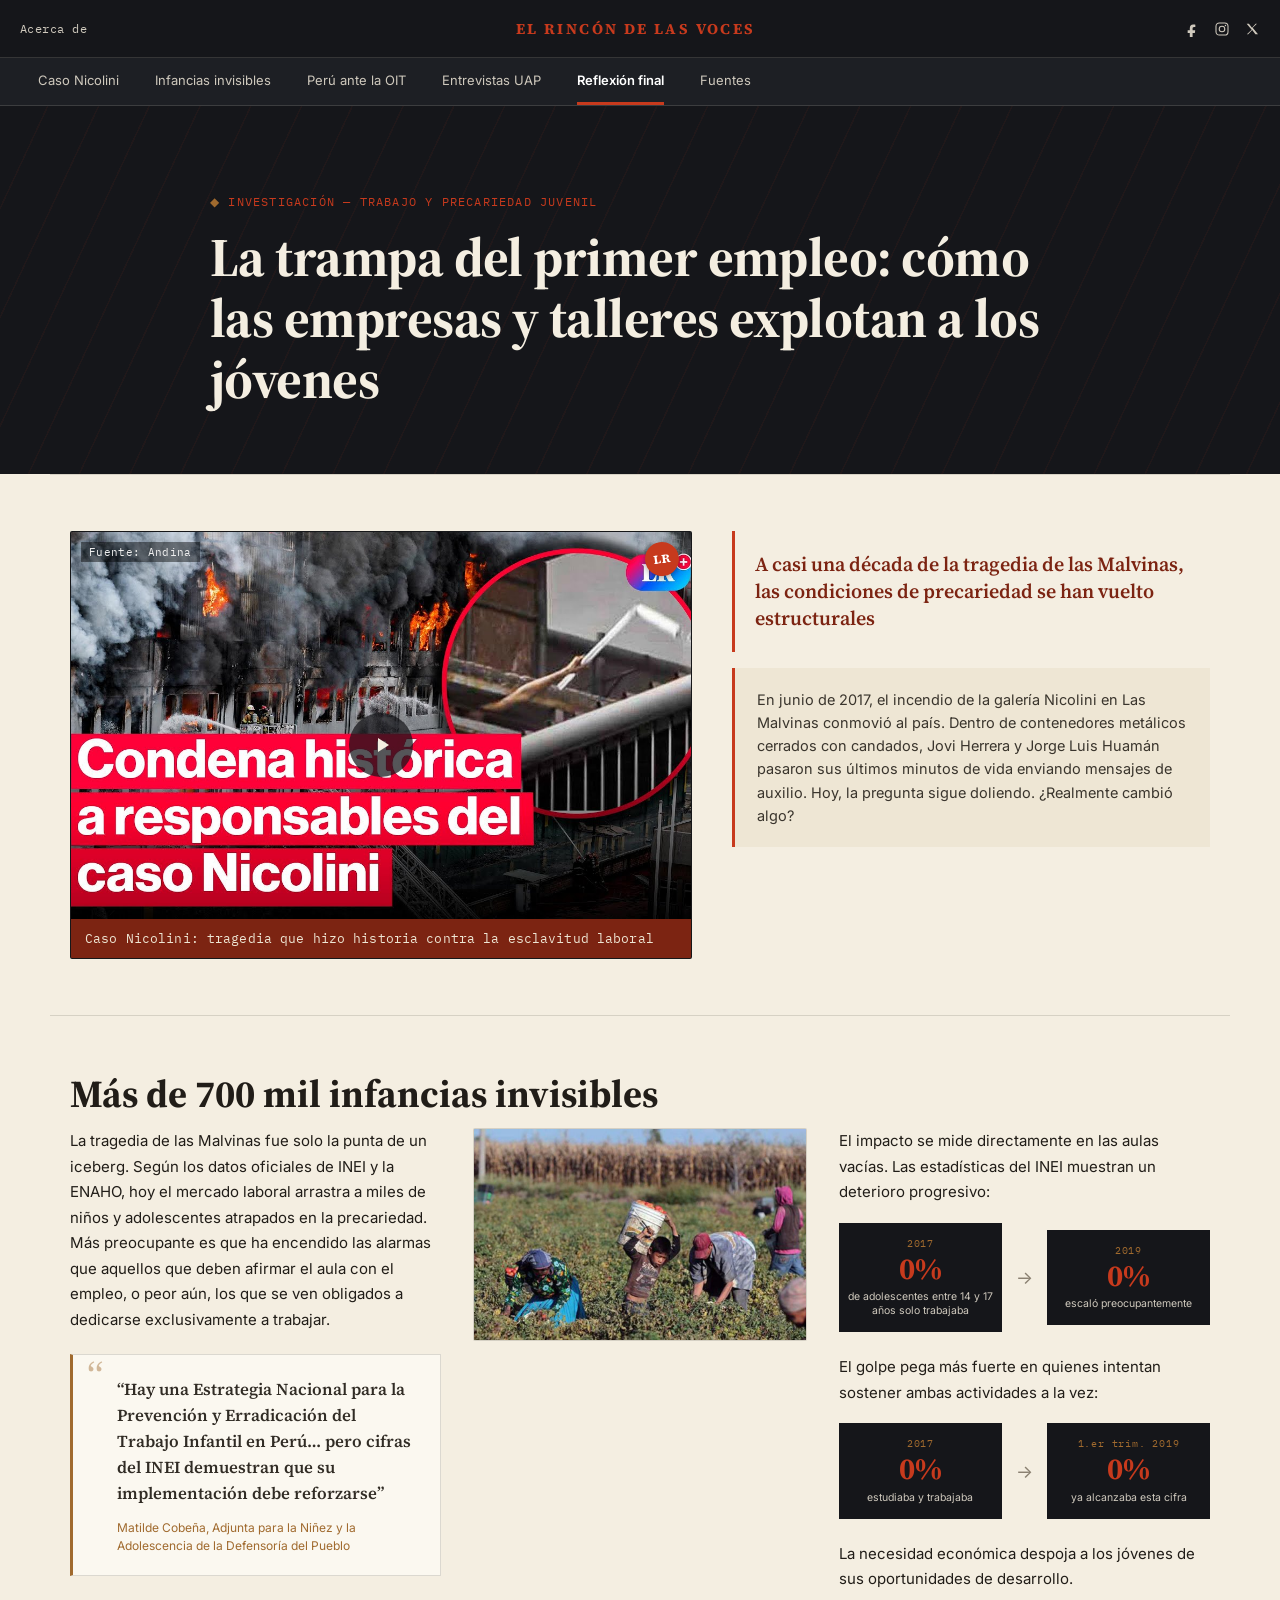
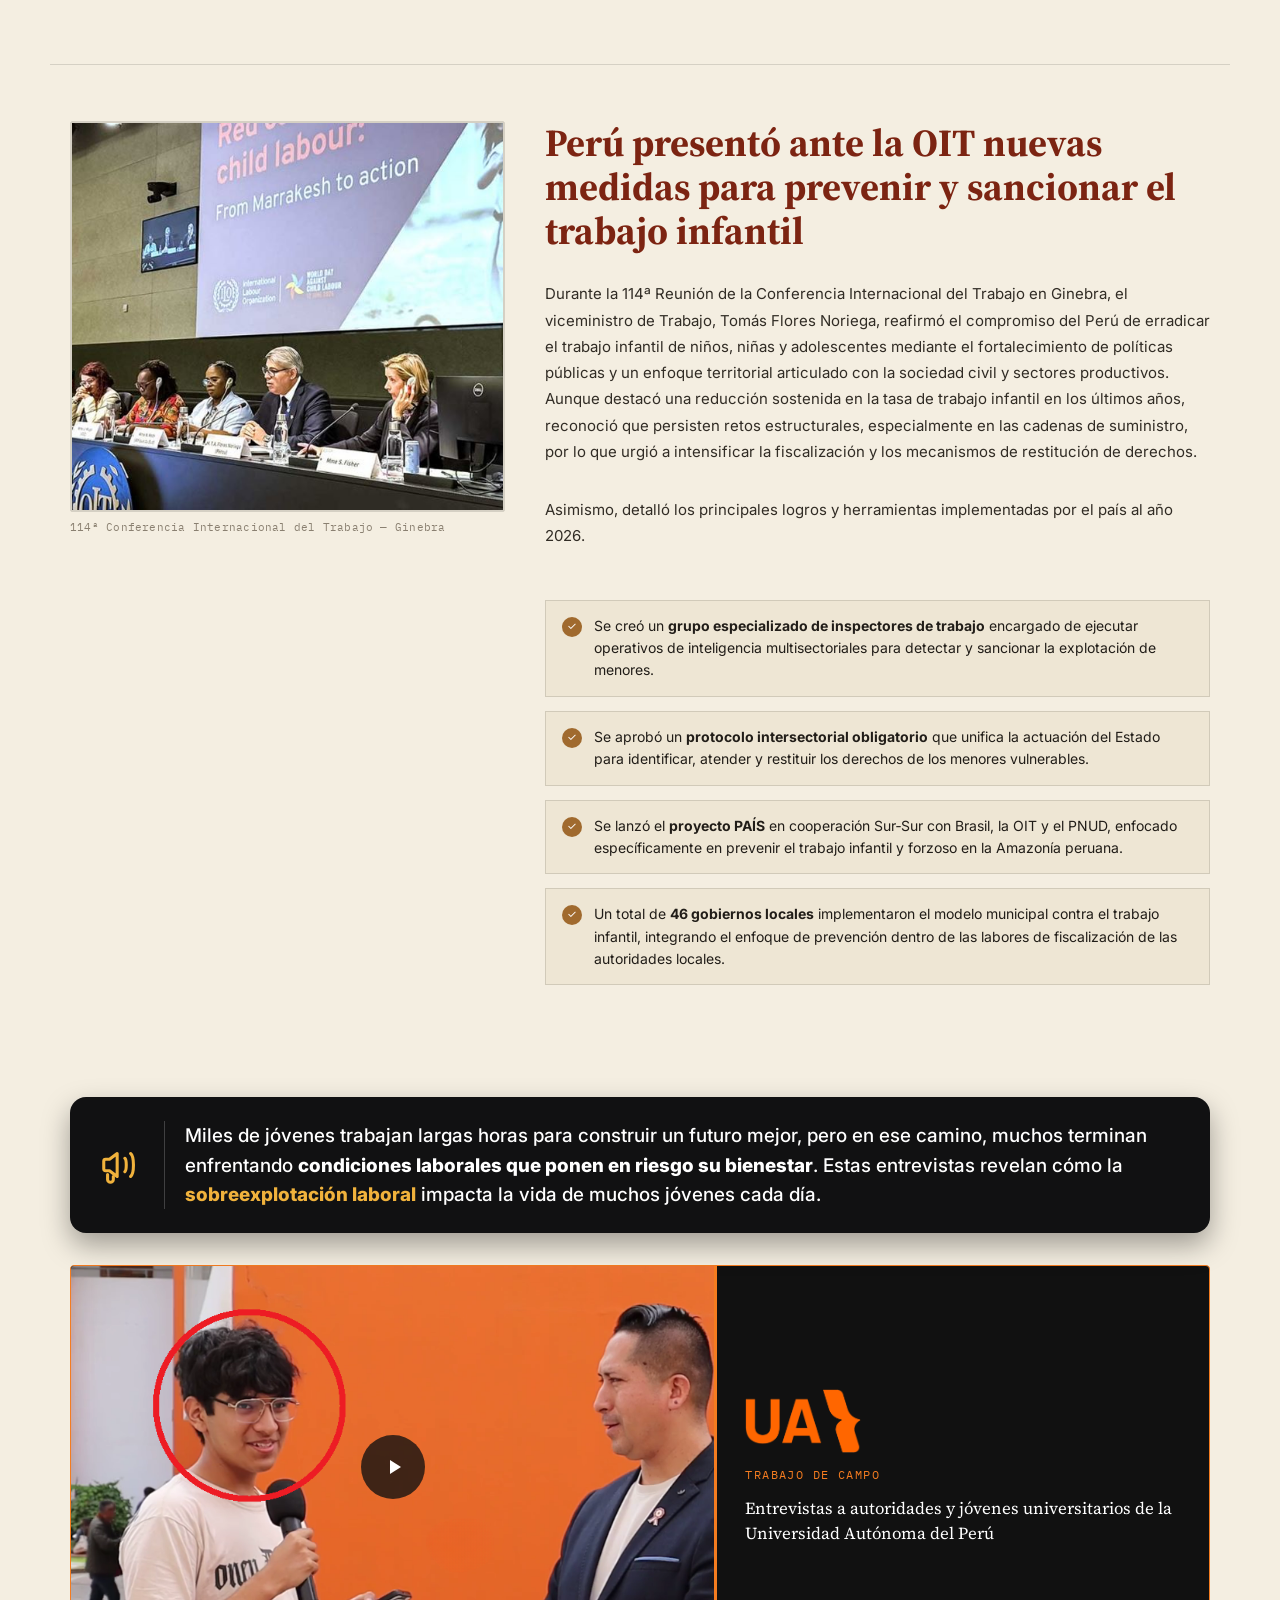
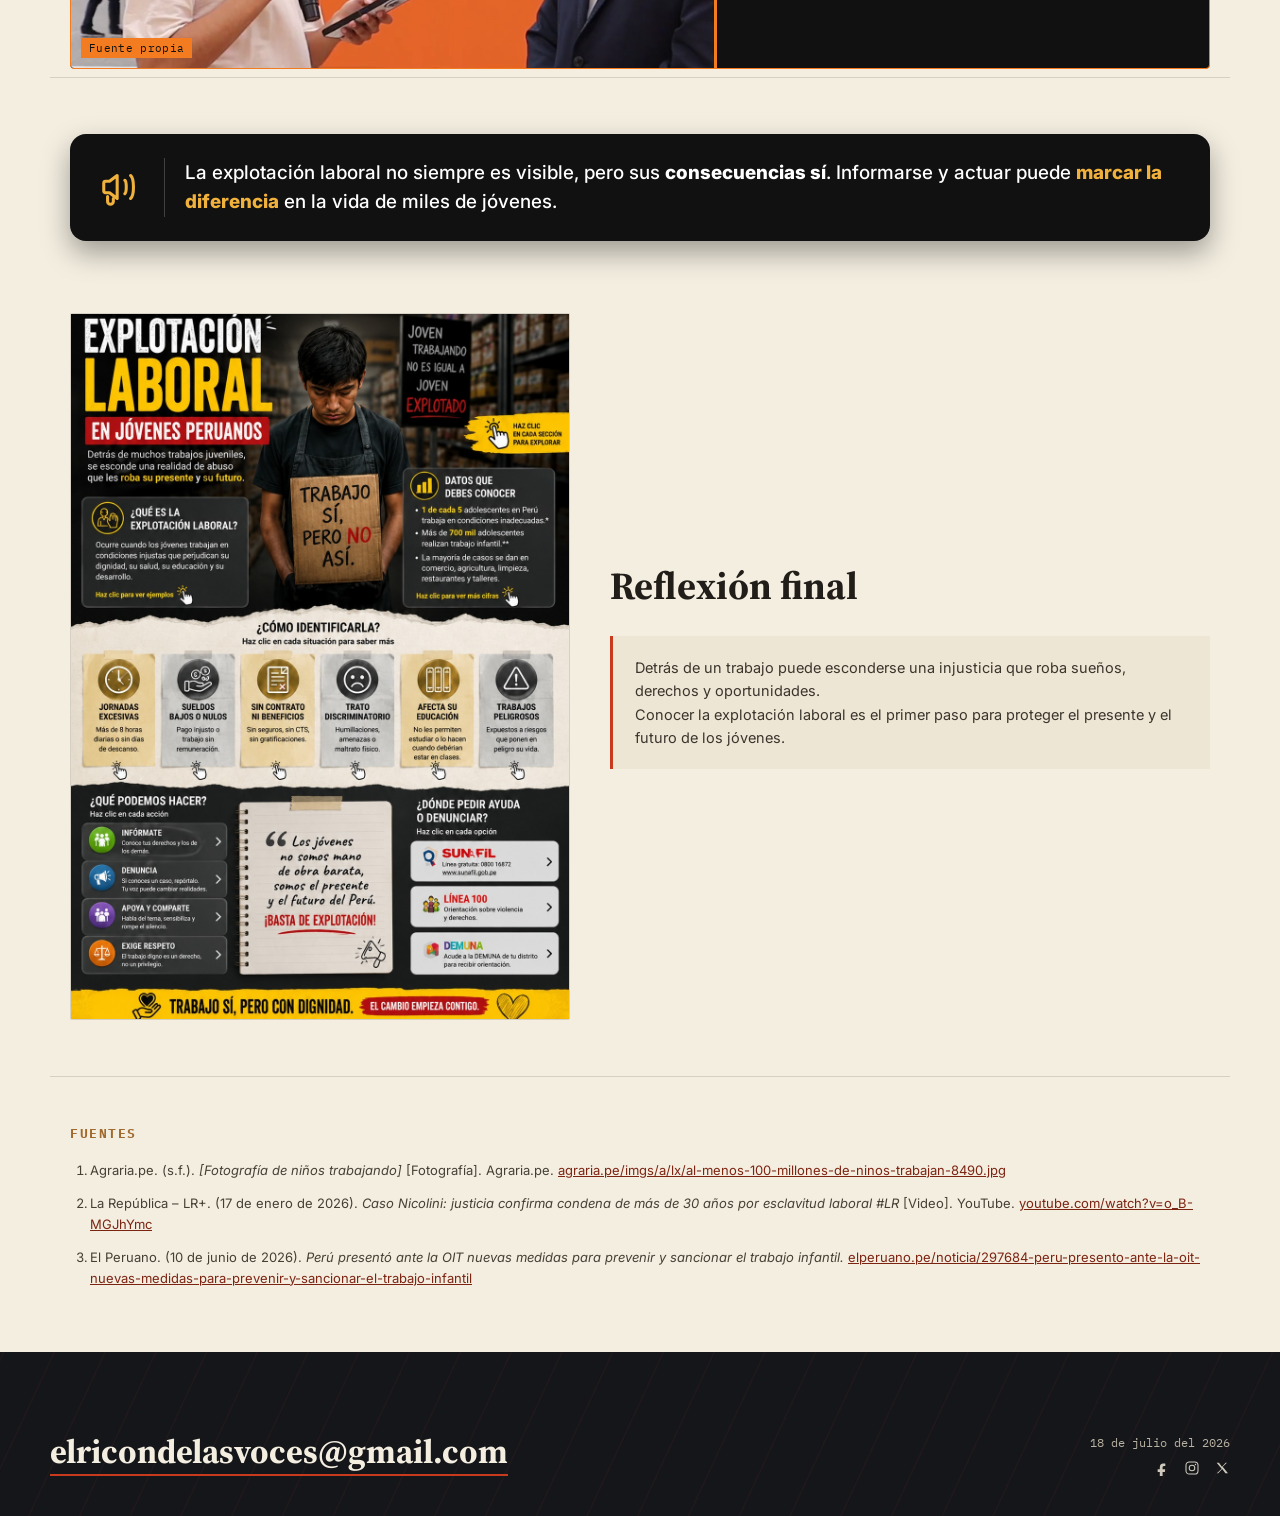
==== commit 3ba79d6c: "Add files via upload" ====
--- a/index.html
+++ b/index.html
@@ -165,6 +165,22 @@
 
   <!-- ============ ENTREVISTAS — UNIVERSIDAD AUTÓNOMA DEL PERÚ ============ -->
   <section class="interviews" id="entrevistas" data-reveal>
+    <div class="closing-banner">
+      <span class="closing-banner__icon" aria-hidden="true">
+        <svg viewBox="0 0 24 24" fill="none" stroke="currentColor" stroke-width="1.6" stroke-linecap="round" stroke-linejoin="round">
+          <path d="M3 10v4a1 1 0 0 0 1 1h2l4 3V6L6 9H4a1 1 0 0 0-1 1Z"/>
+          <path d="M8 18v1.5a1.5 1.5 0 0 1-3 0V17"/>
+          <path d="M14 8.5c1 .8 1 6.2 0 7"/>
+          <path d="M17 6c2 1.6 2 10.4 0 12"/>
+        </svg>
+      </span>
+      <span class="closing-banner__divider" aria-hidden="true"></span>
+      <p class="closing-banner__text">
+        Miles de jóvenes trabajan largas horas para construir un futuro mejor, pero en ese camino, muchos terminan enfrentando <strong>condiciones laborales que ponen en riesgo su bienestar</strong>.
+        Estas entrevistas revelan cómo la <strong class="closing-banner__accent">sobreexplotación laboral</strong> impacta la vida de muchos jóvenes cada día.
+      </p>
+    </div>
+
     <div class="interviews__inner">
       <div class="interviews__media">
         <figure class="interviews__frame" data-video-frame>
@@ -195,15 +211,17 @@
   <section class="case case--closing" id="cierre" data-reveal>
     <div class="closing-banner">
       <span class="closing-banner__icon" aria-hidden="true">
-        <svg viewBox="0 0 24 24" fill="none" stroke="currentColor" stroke-width="1.6">
+        <svg viewBox="0 0 24 24" fill="none" stroke="currentColor" stroke-width="1.6" stroke-linecap="round" stroke-linejoin="round">
           <path d="M3 10v4a1 1 0 0 0 1 1h2l4 3V6L6 9H4a1 1 0 0 0-1 1Z"/>
+          <path d="M8 18v1.5a1.5 1.5 0 0 1-3 0V17"/>
           <path d="M14 8.5c1 .8 1 6.2 0 7"/>
           <path d="M17 6c2 1.6 2 10.4 0 12"/>
         </svg>
       </span>
+      <span class="closing-banner__divider" aria-hidden="true"></span>
       <p class="closing-banner__text">
         La explotación laboral no siempre es visible, pero sus <strong>consecuencias sí</strong>.
-        Informarse y actuar puede <strong>marcar la diferencia</strong> en la vida de miles de jóvenes.
+        Informarse y actuar puede <strong class="closing-banner__accent">marcar la diferencia</strong> en la vida de miles de jóvenes.
       </p>
     </div>
 
--- a/styles.css
+++ b/styles.css
@@ -360,6 +360,11 @@
 }
 .case__col p{font-size:15px; line-height:1.7; margin:0 0 16px;}
 .case__figure{margin:0;}
+.case__columns .case__figure{
+  position:sticky;
+  top:110px;
+  align-self:start;
+}
 .case__figure img{border:1px solid var(--line);}
 .case__figure--tall img{aspect-ratio:3/4; object-fit:cover;}
 
@@ -444,7 +449,11 @@
 /* EXPEDIENTE 03 — OIT (imagen + lista tipo libro mayor)                   */
 /* ---------------------------------------------------------------------- */
 .case--reverse{grid-template-columns:0.85fr 1.3fr;}
-.case--reverse .case__figure{align-self:start;}
+.case--reverse .case__figure{
+  align-self:start;
+  position:sticky;
+  top:110px;
+}
 .case__figure-frame{
   display:block;
   overflow:hidden;
@@ -714,42 +723,53 @@
   grid-column:1 / -1;
   display:flex;
   align-items:center;
-  gap:18px;
-  background:var(--cover);
-  color:#f4eee1;
-  border-radius:10px;
-  padding:22px 26px;
-  box-shadow:0 10px 30px rgba(21,22,26,0.25);
+  gap:20px;
+  background:#111112;
+  color:#ffffff;
+  border-radius:16px;
+  padding:24px 28px;
+  margin-bottom:32px;
+  box-shadow:0 12px 28px rgba(0,0,0,0.35);
 }
 .closing-banner__icon{
   flex:0 0 auto;
   display:flex;
   align-items:center;
   justify-content:center;
-  width:44px;
-  height:44px;
-  border-radius:50%;
-  background:rgba(160,106,46,0.18);
-  color:var(--kraft);
-  animation:closing-banner-pulse 2.4s ease-in-out infinite;
+  color:#f0b23c;
 }
 .closing-banner__icon svg{
-  width:24px;
-  height:24px;
+  width:46px;
+  height:46px;
+  animation:closing-banner-shake 3.6s ease-in-out infinite;
+}
+.closing-banner__divider{
+  flex:0 0 auto;
+  width:1px;
+  align-self:stretch;
+  background:rgba(255,255,255,0.2);
 }
 .closing-banner__text{
   margin:0;
-  font-family:var(--serif);
-  font-size:clamp(1rem, 1.6vw, 1.15rem);
+  font-family:var(--sans);
+  font-weight:500;
+  font-size:clamp(1rem, 1.7vw, 1.18rem);
   line-height:1.55;
+  color:#ffffff;
 }
 .closing-banner__text strong{
-  color:var(--kraft);
-  font-weight:700;
-}
-@keyframes closing-banner-pulse{
-  0%, 100%{ transform:scale(1); box-shadow:0 0 0 0 rgba(160,106,46,0.35); }
-  50%{ transform:scale(1.08); box-shadow:0 0 0 8px rgba(160,106,46,0); }
+  font-weight:800;
+  color:#ffffff;
+}
+.closing-banner__text .closing-banner__accent{
+  color:#f0b23c;
+}
+@keyframes closing-banner-shake{
+  0%, 85%, 100%{ transform:rotate(0deg); }
+  88%{ transform:rotate(-8deg); }
+  91%{ transform:rotate(8deg); }
+  94%{ transform:rotate(-4deg); }
+  97%{ transform:rotate(0deg); }
 }
 /* el banner entra con el mismo fade/slide que el resto de la sección, un poco antes que la imagen */
 [data-reveal] .closing-banner{
@@ -767,7 +787,12 @@
   .closing-banner{
     flex-direction:column;
     text-align:center;
-    padding:20px;
+    padding:24px 20px;
+  }
+  .closing-banner__divider{
+    width:60%;
+    height:1px;
+    align-self:center;
   }
 }
 
@@ -854,6 +879,11 @@
   .case, .case--reverse, .case--closing{grid-template-columns:1fr;}
   .case__columns{grid-template-columns:1fr;}
   .case__figure--tall img{aspect-ratio:16/10;}
+  .case--reverse .case__figure,
+  .case__columns .case__figure{
+    position:static;
+    top:auto;
+  }
 }
 @media (max-width:560px){
   .masthead{padding:14px 16px;}
